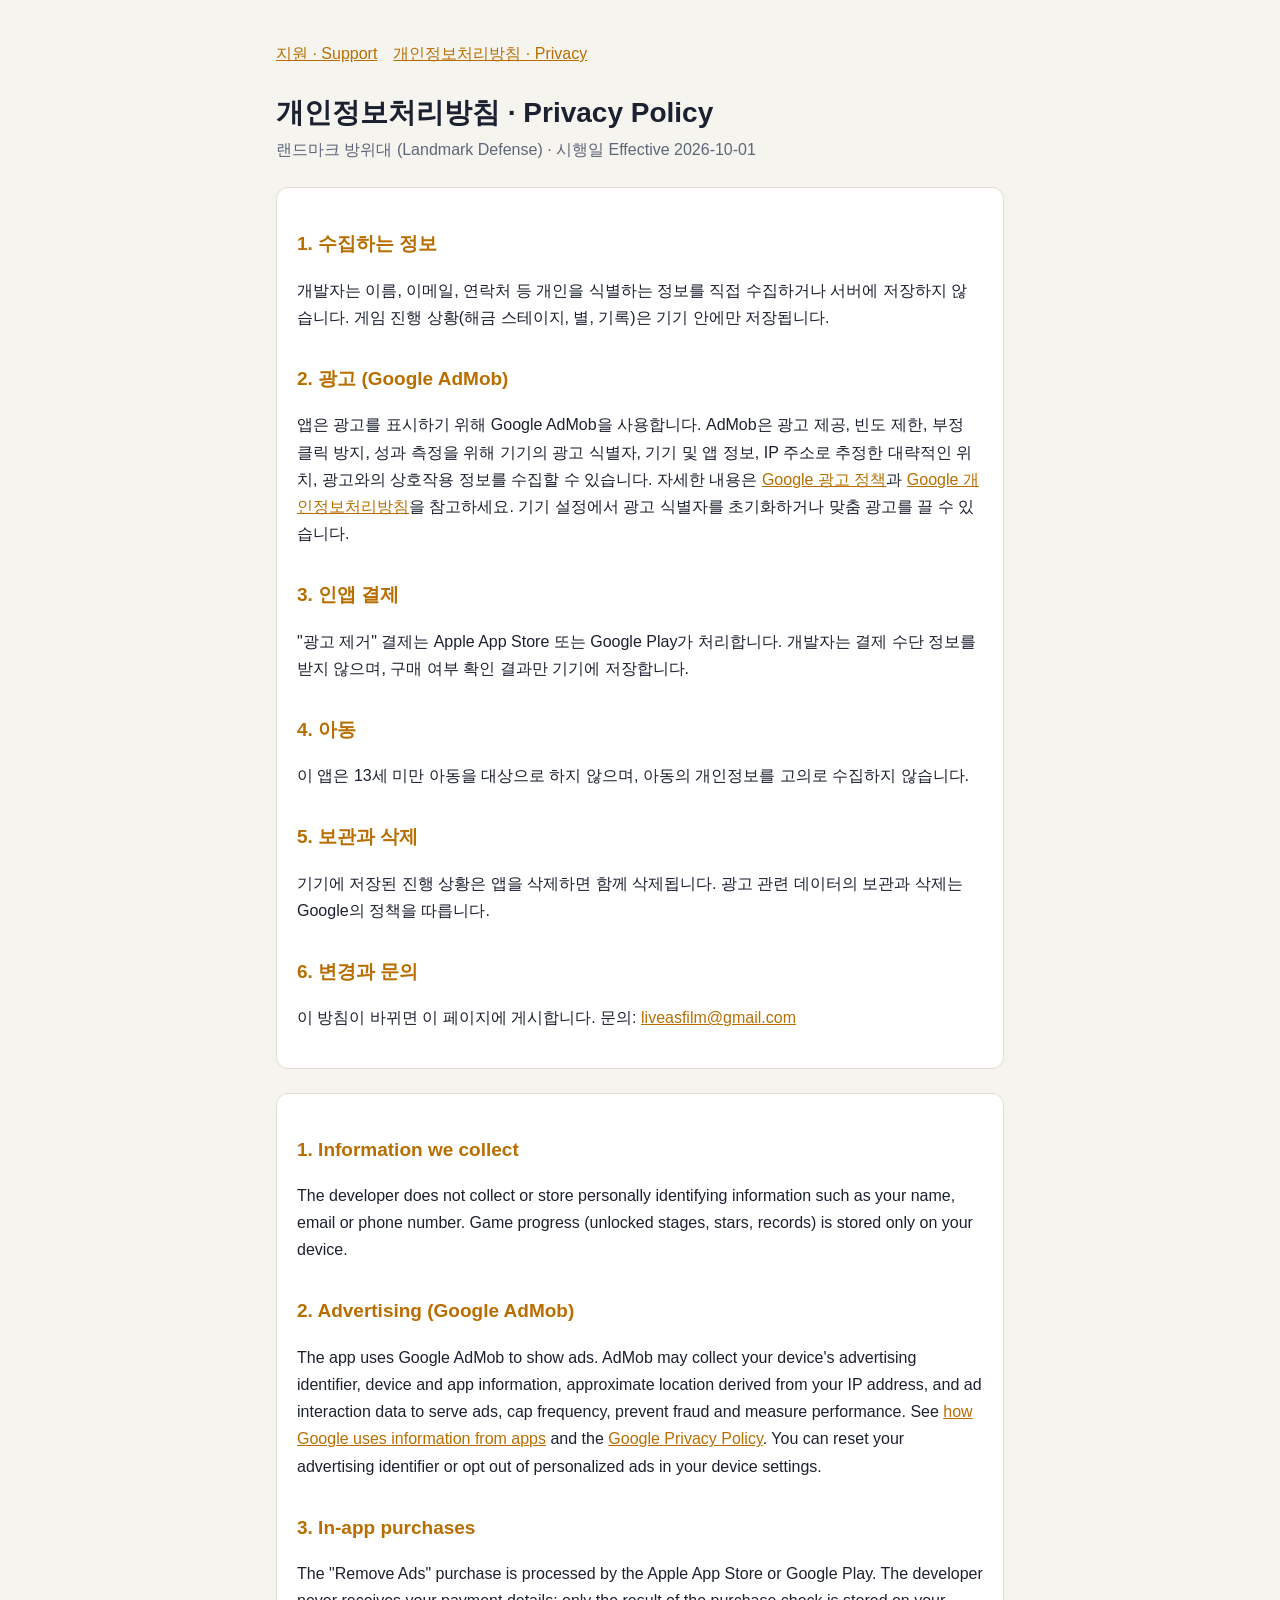
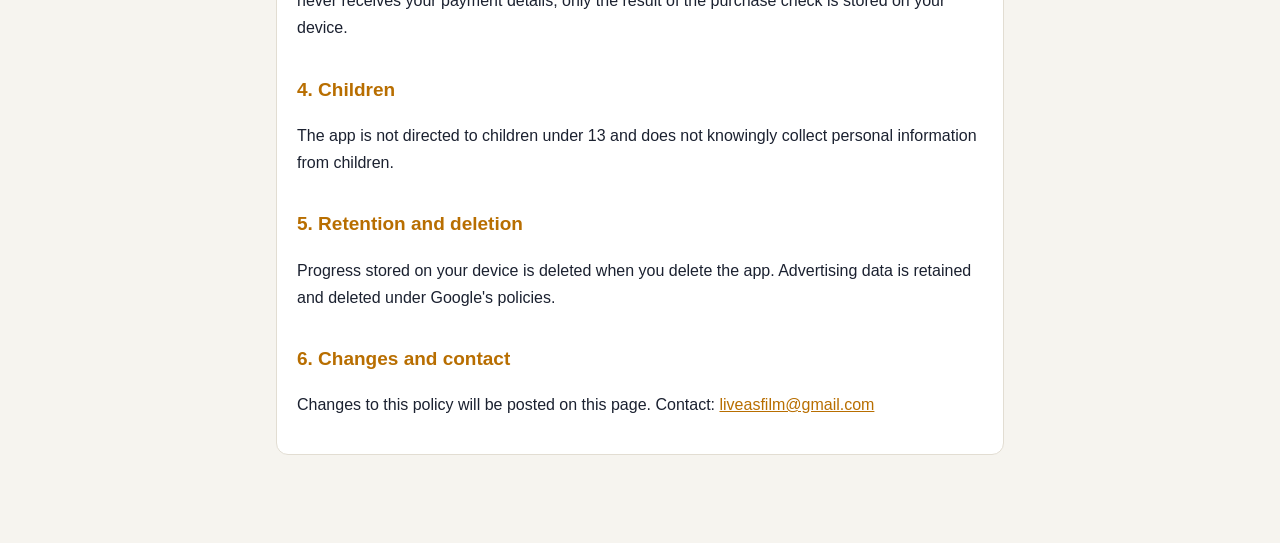
==== privacy.html @ 0f06f297 "Support and privacy pages for Landmark Defense Co-Authored-By: Claude Opus 5.5 <noreply@anthropic.co" ====
<!doctype html><html lang="ko"><head><meta charset="utf-8"><meta name="viewport" content="width=device-width,initial-scale=1"><title>랜드마크 방위대 개인정보처리방침</title><link rel="stylesheet" href="style.css"></head><body><main>
<nav><a href="index.html">지원 · Support</a><a href="privacy.html">개인정보처리방침 · Privacy</a></nav>
<h1>개인정보처리방침 · Privacy Policy</h1><p class="sub">랜드마크 방위대 (Landmark Defense) · 시행일 Effective 2026-10-01</p>
<section lang="ko"><h2>1. 수집하는 정보</h2><p>개발자는 이름, 이메일, 연락처 등 개인을 식별하는 정보를 직접 수집하거나 서버에 저장하지 않습니다. 게임 진행 상황(해금 스테이지, 별, 기록)은 기기 안에만 저장됩니다.</p>
<h2>2. 광고 (Google AdMob)</h2><p>앱은 광고를 표시하기 위해 Google AdMob을 사용합니다. AdMob은 광고 제공, 빈도 제한, 부정 클릭 방지, 성과 측정을 위해 기기의 광고 식별자, 기기 및 앱 정보, IP 주소로 추정한 대략적인 위치, 광고와의 상호작용 정보를 수집할 수 있습니다. 자세한 내용은 <a href="https://policies.google.com/technologies/ads">Google 광고 정책</a>과 <a href="https://policies.google.com/privacy">Google 개인정보처리방침</a>을 참고하세요. 기기 설정에서 광고 식별자를 초기화하거나 맞춤 광고를 끌 수 있습니다.</p>
<h2>3. 인앱 결제</h2><p>"광고 제거" 결제는 Apple App Store 또는 Google Play가 처리합니다. 개발자는 결제 수단 정보를 받지 않으며, 구매 여부 확인 결과만 기기에 저장합니다.</p>
<h2>4. 아동</h2><p>이 앱은 13세 미만 아동을 대상으로 하지 않으며, 아동의 개인정보를 고의로 수집하지 않습니다.</p>
<h2>5. 보관과 삭제</h2><p>기기에 저장된 진행 상황은 앱을 삭제하면 함께 삭제됩니다. 광고 관련 데이터의 보관과 삭제는 Google의 정책을 따릅니다.</p>
<h2>6. 변경과 문의</h2><p>이 방침이 바뀌면 이 페이지에 게시합니다. 문의: <a href="mailto:liveasfilm@gmail.com">liveasfilm@gmail.com</a></p></section>
<section lang="en"><h2>1. Information we collect</h2><p>The developer does not collect or store personally identifying information such as your name, email or phone number. Game progress (unlocked stages, stars, records) is stored only on your device.</p>
<h2>2. Advertising (Google AdMob)</h2><p>The app uses Google AdMob to show ads. AdMob may collect your device's advertising identifier, device and app information, approximate location derived from your IP address, and ad interaction data to serve ads, cap frequency, prevent fraud and measure performance. See <a href="https://policies.google.com/technologies/ads">how Google uses information from apps</a> and the <a href="https://policies.google.com/privacy">Google Privacy Policy</a>. You can reset your advertising identifier or opt out of personalized ads in your device settings.</p>
<h2>3. In-app purchases</h2><p>The "Remove Ads" purchase is processed by the Apple App Store or Google Play. The developer never receives your payment details; only the result of the purchase check is stored on your device.</p>
<h2>4. Children</h2><p>The app is not directed to children under 13 and does not knowingly collect personal information from children.</p>
<h2>5. Retention and deletion</h2><p>Progress stored on your device is deleted when you delete the app. Advertising data is retained and deleted under Google's policies.</p>
<h2>6. Changes and contact</h2><p>Changes to this policy will be posted on this page. Contact: <a href="mailto:liveasfilm@gmail.com">liveasfilm@gmail.com</a></p></section>
</main></body></html>
---- style.css ----
:root{--bg:#0e1320;--panel:#161d2e;--ink:#eef1f6;--muted:#9aa4b5;--amber:#ffb02e;--line:#2a3348}
@media (prefers-color-scheme:light){:root{--bg:#f6f4ef;--panel:#fff;--ink:#1b2130;--muted:#5d6678;--amber:#b86e00;--line:#e2ddd2}}
*{box-sizing:border-box}body{margin:0;background:var(--bg);color:var(--ink);font:16px/1.7 -apple-system,BlinkMacSystemFont,"Apple SD Gothic Neo","Noto Sans KR",sans-serif}
main{max-width:760px;margin:0 auto;padding:40px 16px 64px}h1{font-size:28px;line-height:1.25;margin:0 0 6px}h2{font-size:19px;margin:32px 0 8px;color:var(--amber)}
.sub{color:var(--muted);margin:0 0 24px}nav a,a{color:var(--amber)}nav{display:flex;gap:16px;margin-bottom:28px;flex-wrap:wrap}
section{background:var(--panel);border:1px solid var(--line);border-radius:12px;padding:8px 20px 20px;margin-bottom:24px}ul{padding-left:20px}
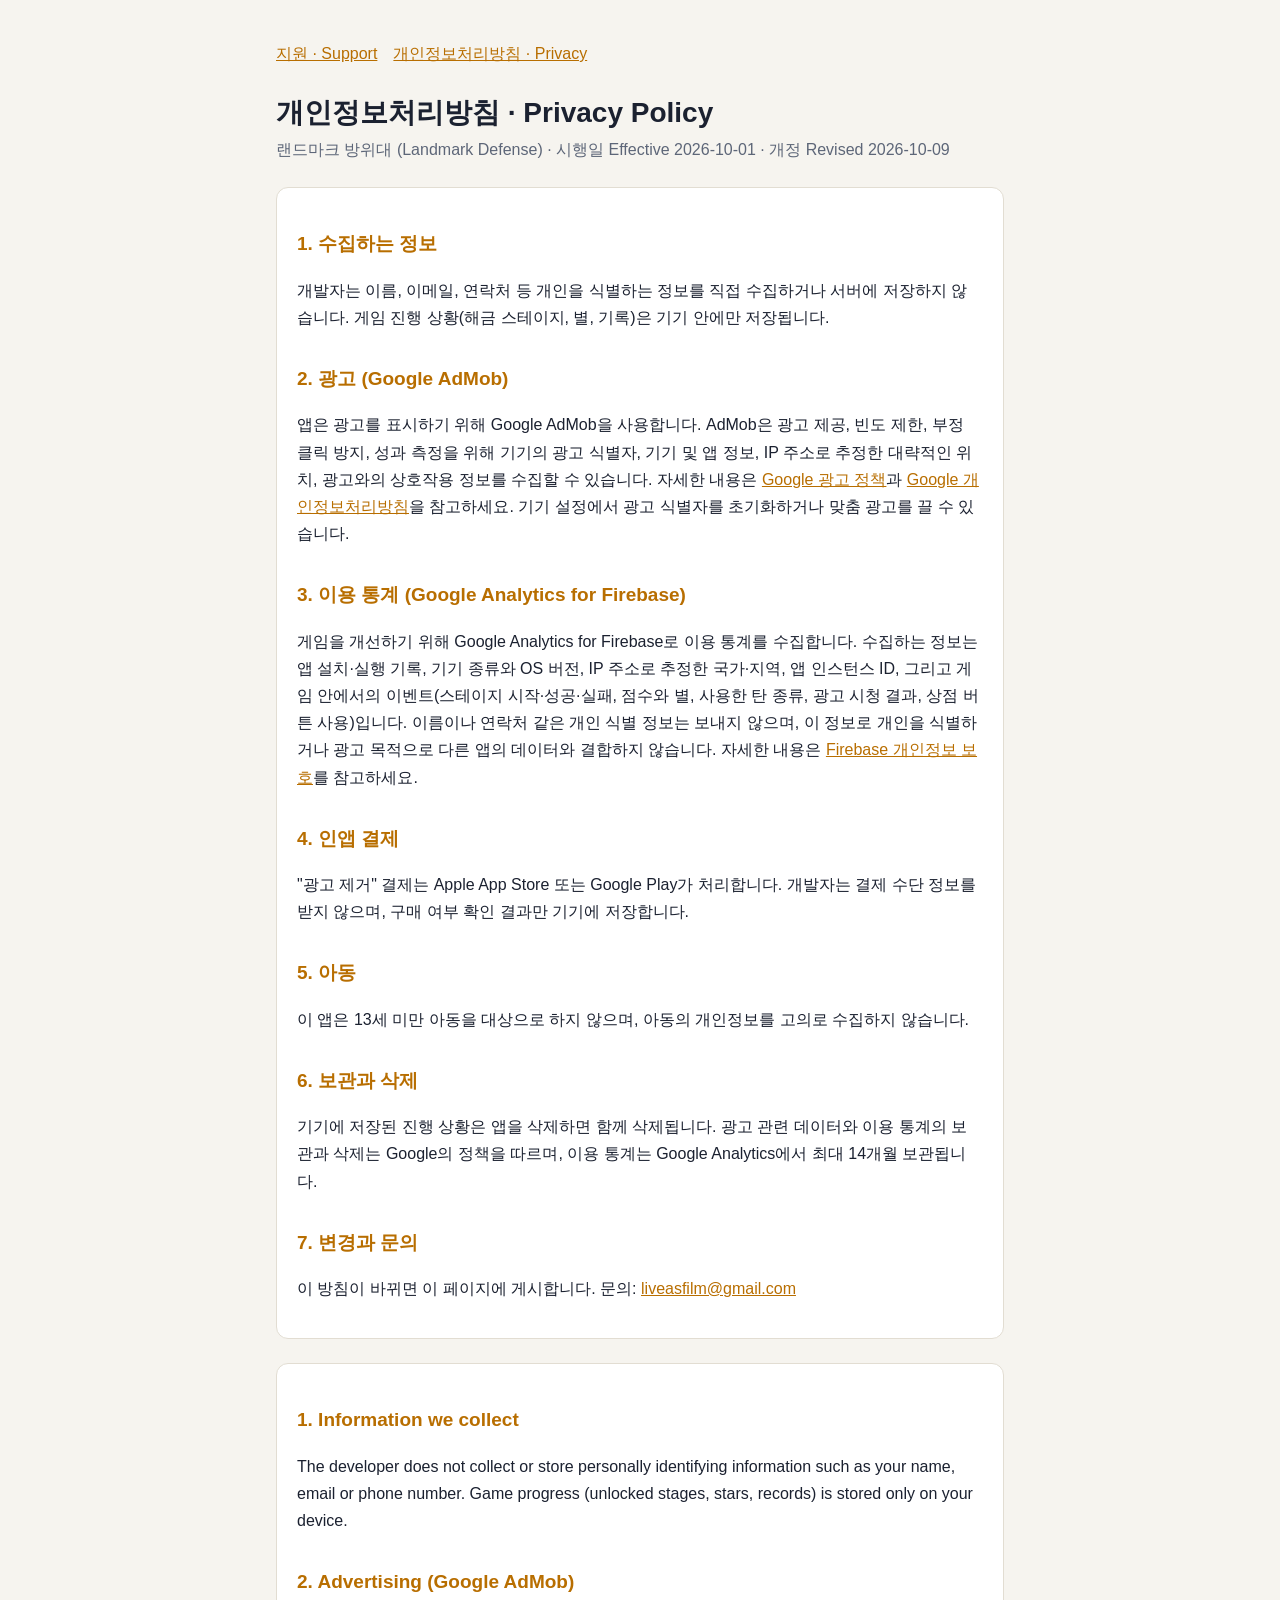
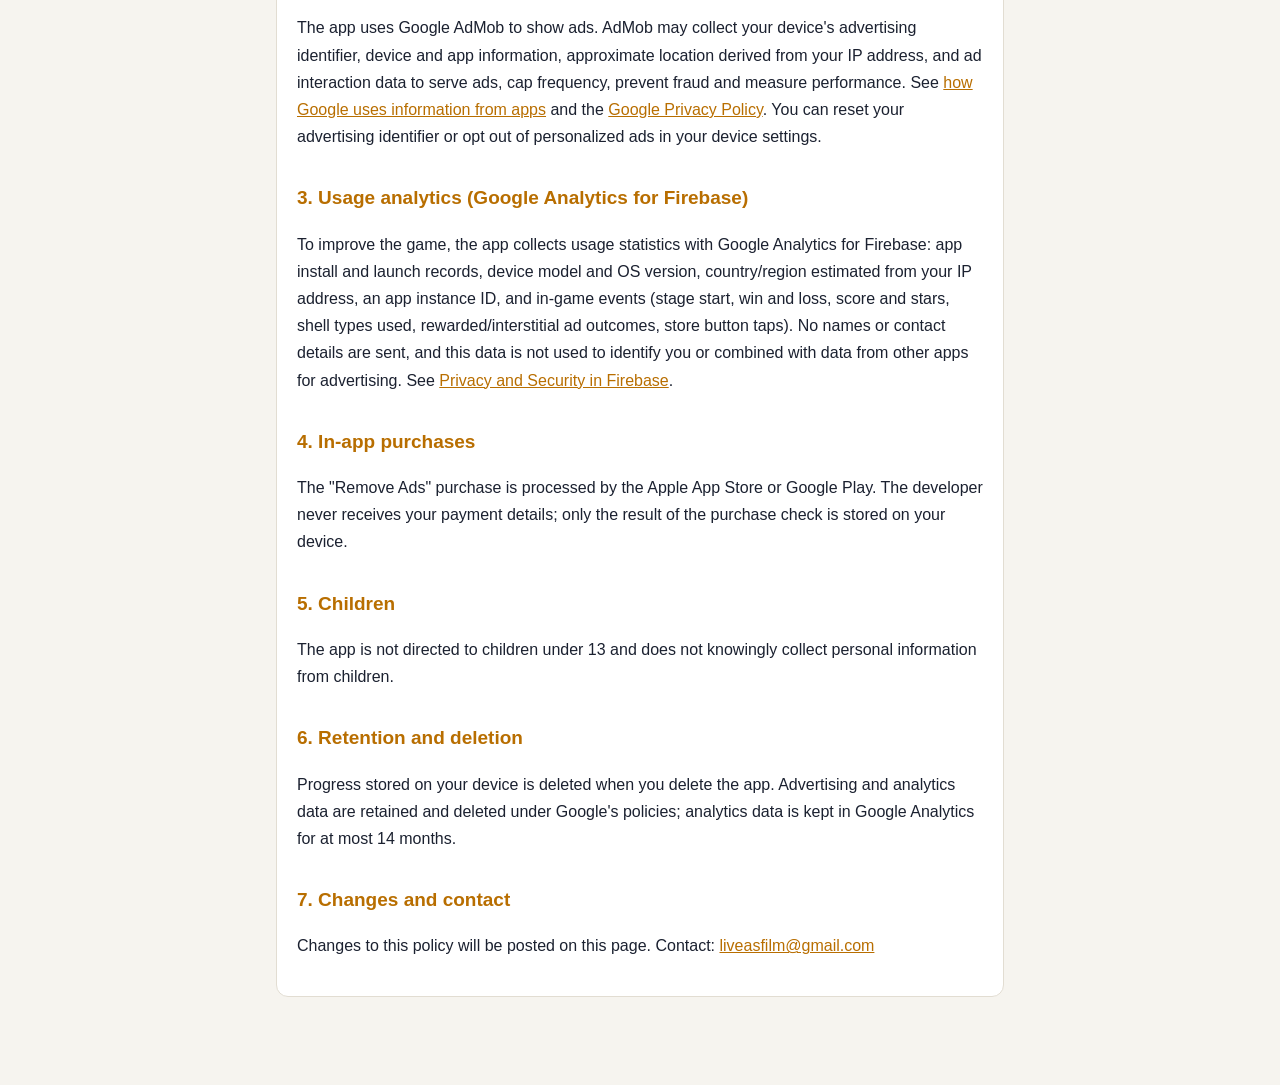
==== commit ccbcd763: "Disclose Google Analytics for Firebase in the privacy policy" ====
--- a/privacy.html
+++ b/privacy.html
@@ -1,16 +1,18 @@
 <!doctype html><html lang="ko"><head><meta charset="utf-8"><meta name="viewport" content="width=device-width,initial-scale=1"><title>랜드마크 방위대 개인정보처리방침</title><link rel="stylesheet" href="style.css"></head><body><main>
 <nav><a href="index.html">지원 · Support</a><a href="privacy.html">개인정보처리방침 · Privacy</a></nav>
-<h1>개인정보처리방침 · Privacy Policy</h1><p class="sub">랜드마크 방위대 (Landmark Defense) · 시행일 Effective 2026-10-01</p>
+<h1>개인정보처리방침 · Privacy Policy</h1><p class="sub">랜드마크 방위대 (Landmark Defense) · 시행일 Effective 2026-10-01 · 개정 Revised 2026-10-09</p>
 <section lang="ko"><h2>1. 수집하는 정보</h2><p>개발자는 이름, 이메일, 연락처 등 개인을 식별하는 정보를 직접 수집하거나 서버에 저장하지 않습니다. 게임 진행 상황(해금 스테이지, 별, 기록)은 기기 안에만 저장됩니다.</p>
 <h2>2. 광고 (Google AdMob)</h2><p>앱은 광고를 표시하기 위해 Google AdMob을 사용합니다. AdMob은 광고 제공, 빈도 제한, 부정 클릭 방지, 성과 측정을 위해 기기의 광고 식별자, 기기 및 앱 정보, IP 주소로 추정한 대략적인 위치, 광고와의 상호작용 정보를 수집할 수 있습니다. 자세한 내용은 <a href="https://policies.google.com/technologies/ads">Google 광고 정책</a>과 <a href="https://policies.google.com/privacy">Google 개인정보처리방침</a>을 참고하세요. 기기 설정에서 광고 식별자를 초기화하거나 맞춤 광고를 끌 수 있습니다.</p>
-<h2>3. 인앱 결제</h2><p>"광고 제거" 결제는 Apple App Store 또는 Google Play가 처리합니다. 개발자는 결제 수단 정보를 받지 않으며, 구매 여부 확인 결과만 기기에 저장합니다.</p>
-<h2>4. 아동</h2><p>이 앱은 13세 미만 아동을 대상으로 하지 않으며, 아동의 개인정보를 고의로 수집하지 않습니다.</p>
-<h2>5. 보관과 삭제</h2><p>기기에 저장된 진행 상황은 앱을 삭제하면 함께 삭제됩니다. 광고 관련 데이터의 보관과 삭제는 Google의 정책을 따릅니다.</p>
-<h2>6. 변경과 문의</h2><p>이 방침이 바뀌면 이 페이지에 게시합니다. 문의: <a href="mailto:liveasfilm@gmail.com">liveasfilm@gmail.com</a></p></section>
+<h2>3. 이용 통계 (Google Analytics for Firebase)</h2><p>게임을 개선하기 위해 Google Analytics for Firebase로 이용 통계를 수집합니다. 수집하는 정보는 앱 설치·실행 기록, 기기 종류와 OS 버전, IP 주소로 추정한 국가·지역, 앱 인스턴스 ID, 그리고 게임 안에서의 이벤트(스테이지 시작·성공·실패, 점수와 별, 사용한 탄 종류, 광고 시청 결과, 상점 버튼 사용)입니다. 이름이나 연락처 같은 개인 식별 정보는 보내지 않으며, 이 정보로 개인을 식별하거나 광고 목적으로 다른 앱의 데이터와 결합하지 않습니다. 자세한 내용은 <a href="https://firebase.google.com/support/privacy">Firebase 개인정보 보호</a>를 참고하세요.</p>
+<h2>4. 인앱 결제</h2><p>"광고 제거" 결제는 Apple App Store 또는 Google Play가 처리합니다. 개발자는 결제 수단 정보를 받지 않으며, 구매 여부 확인 결과만 기기에 저장합니다.</p>
+<h2>5. 아동</h2><p>이 앱은 13세 미만 아동을 대상으로 하지 않으며, 아동의 개인정보를 고의로 수집하지 않습니다.</p>
+<h2>6. 보관과 삭제</h2><p>기기에 저장된 진행 상황은 앱을 삭제하면 함께 삭제됩니다. 광고 관련 데이터와 이용 통계의 보관과 삭제는 Google의 정책을 따르며, 이용 통계는 Google Analytics에서 최대 14개월 보관됩니다.</p>
+<h2>7. 변경과 문의</h2><p>이 방침이 바뀌면 이 페이지에 게시합니다. 문의: <a href="mailto:liveasfilm@gmail.com">liveasfilm@gmail.com</a></p></section>
 <section lang="en"><h2>1. Information we collect</h2><p>The developer does not collect or store personally identifying information such as your name, email or phone number. Game progress (unlocked stages, stars, records) is stored only on your device.</p>
 <h2>2. Advertising (Google AdMob)</h2><p>The app uses Google AdMob to show ads. AdMob may collect your device's advertising identifier, device and app information, approximate location derived from your IP address, and ad interaction data to serve ads, cap frequency, prevent fraud and measure performance. See <a href="https://policies.google.com/technologies/ads">how Google uses information from apps</a> and the <a href="https://policies.google.com/privacy">Google Privacy Policy</a>. You can reset your advertising identifier or opt out of personalized ads in your device settings.</p>
-<h2>3. In-app purchases</h2><p>The "Remove Ads" purchase is processed by the Apple App Store or Google Play. The developer never receives your payment details; only the result of the purchase check is stored on your device.</p>
-<h2>4. Children</h2><p>The app is not directed to children under 13 and does not knowingly collect personal information from children.</p>
-<h2>5. Retention and deletion</h2><p>Progress stored on your device is deleted when you delete the app. Advertising data is retained and deleted under Google's policies.</p>
-<h2>6. Changes and contact</h2><p>Changes to this policy will be posted on this page. Contact: <a href="mailto:liveasfilm@gmail.com">liveasfilm@gmail.com</a></p></section>
+<h2>3. Usage analytics (Google Analytics for Firebase)</h2><p>To improve the game, the app collects usage statistics with Google Analytics for Firebase: app install and launch records, device model and OS version, country/region estimated from your IP address, an app instance ID, and in-game events (stage start, win and loss, score and stars, shell types used, rewarded/interstitial ad outcomes, store button taps). No names or contact details are sent, and this data is not used to identify you or combined with data from other apps for advertising. See <a href="https://firebase.google.com/support/privacy">Privacy and Security in Firebase</a>.</p>
+<h2>4. In-app purchases</h2><p>The "Remove Ads" purchase is processed by the Apple App Store or Google Play. The developer never receives your payment details; only the result of the purchase check is stored on your device.</p>
+<h2>5. Children</h2><p>The app is not directed to children under 13 and does not knowingly collect personal information from children.</p>
+<h2>6. Retention and deletion</h2><p>Progress stored on your device is deleted when you delete the app. Advertising and analytics data are retained and deleted under Google's policies; analytics data is kept in Google Analytics for at most 14 months.</p>
+<h2>7. Changes and contact</h2><p>Changes to this policy will be posted on this page. Contact: <a href="mailto:liveasfilm@gmail.com">liveasfilm@gmail.com</a></p></section>
 </main></body></html>
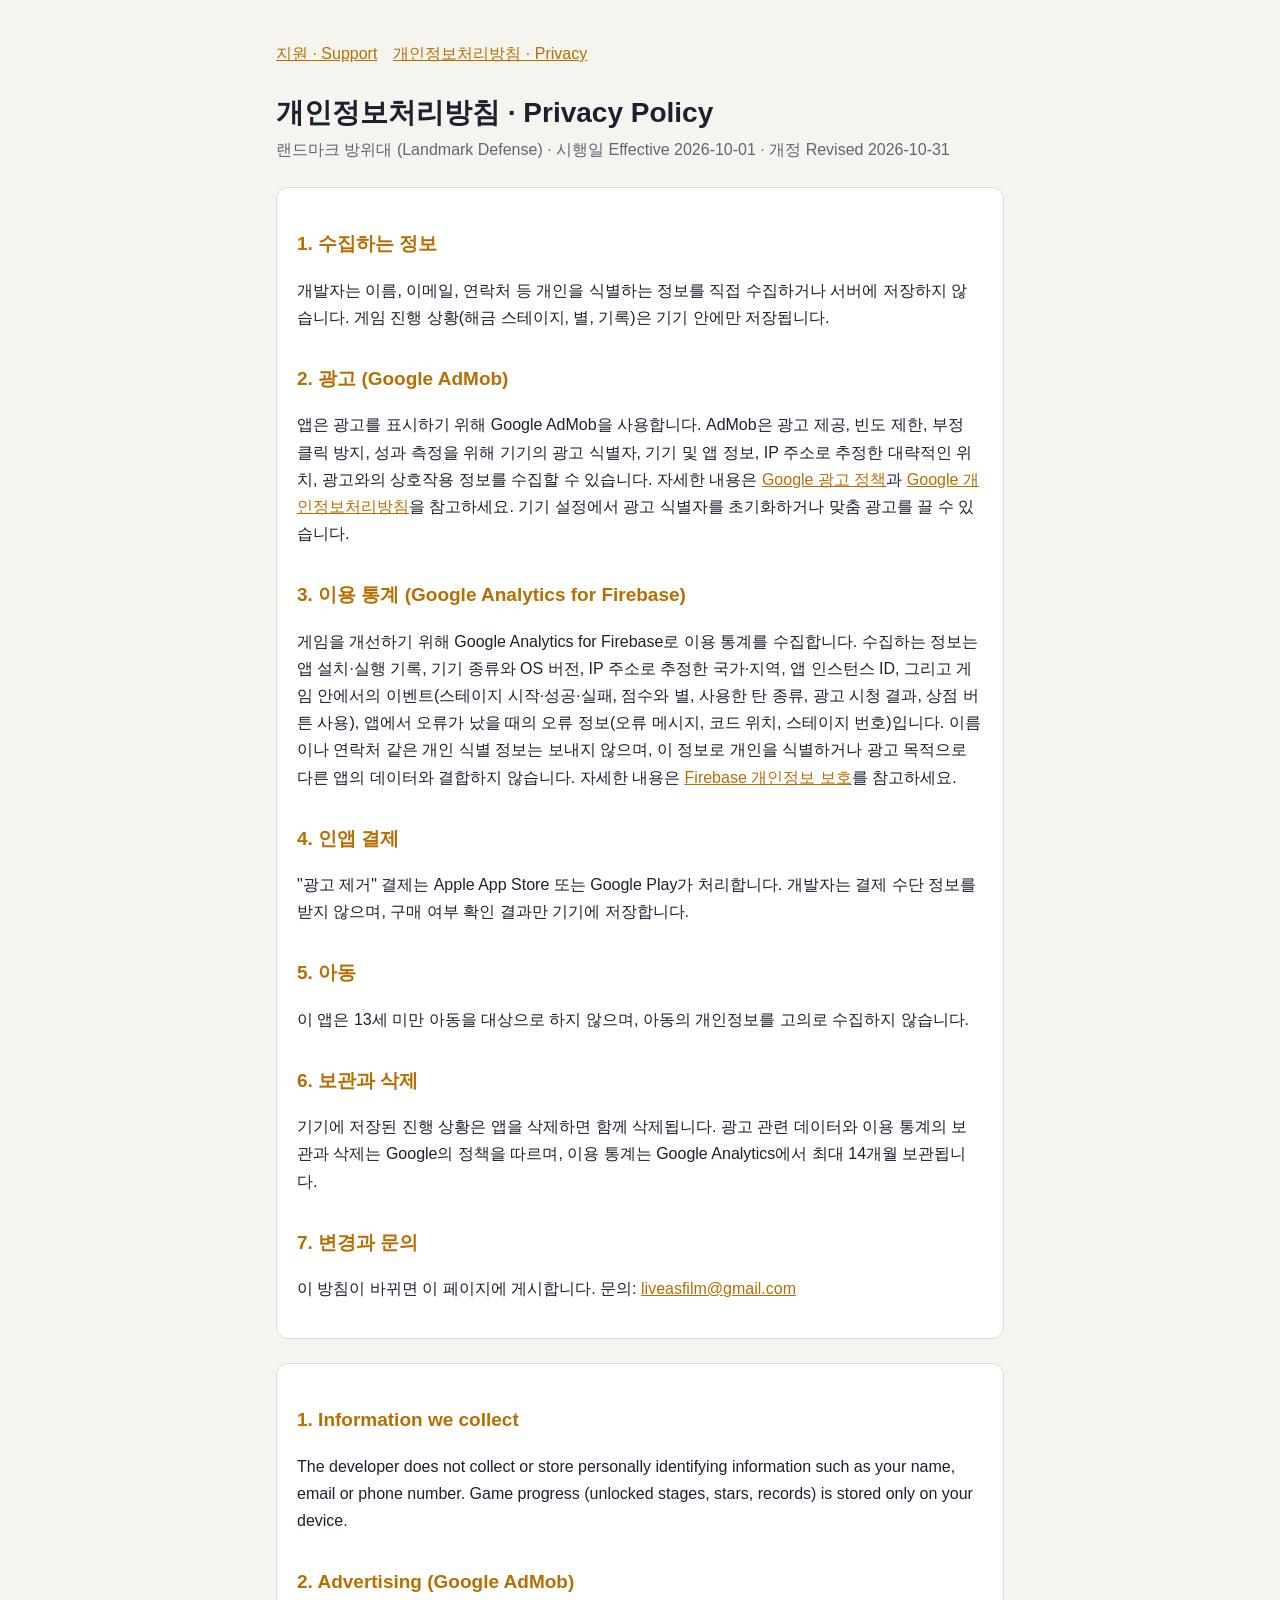
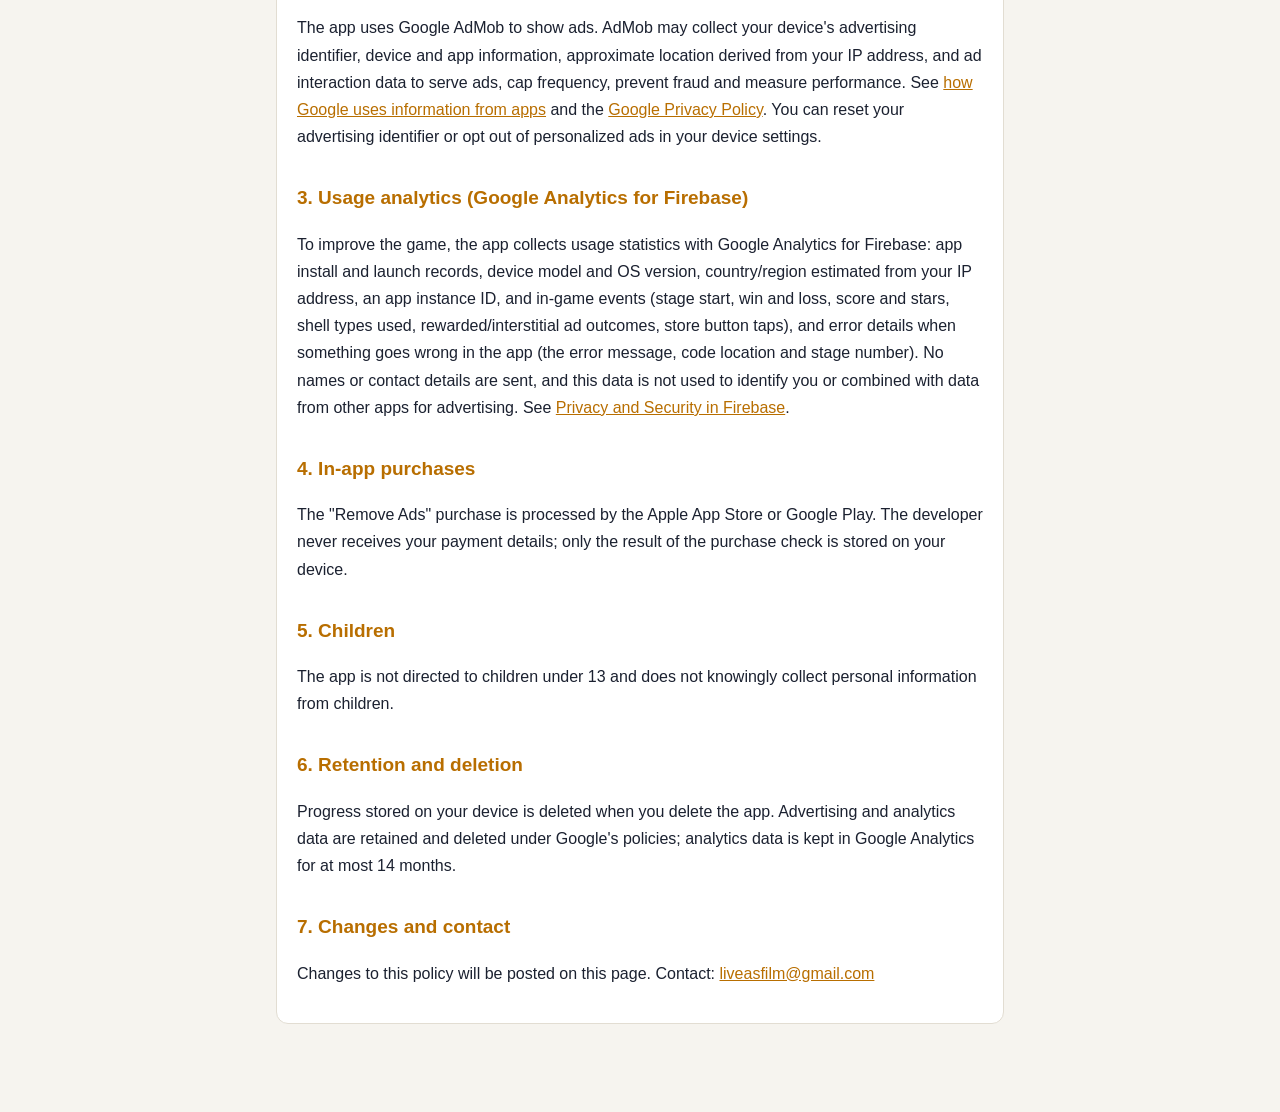
==== commit 514161af: "Disclose error details in the privacy policy Kaiju Defense 1.6.0 reports JavaScript errors through G" ====
--- a/privacy.html
+++ b/privacy.html
@@ -1,16 +1,16 @@
 <!doctype html><html lang="ko"><head><meta charset="utf-8"><meta name="viewport" content="width=device-width,initial-scale=1"><title>랜드마크 방위대 개인정보처리방침</title><link rel="stylesheet" href="style.css"></head><body><main>
 <nav><a href="index.html">지원 · Support</a><a href="privacy.html">개인정보처리방침 · Privacy</a></nav>
-<h1>개인정보처리방침 · Privacy Policy</h1><p class="sub">랜드마크 방위대 (Landmark Defense) · 시행일 Effective 2026-10-01 · 개정 Revised 2026-10-09</p>
+<h1>개인정보처리방침 · Privacy Policy</h1><p class="sub">랜드마크 방위대 (Landmark Defense) · 시행일 Effective 2026-10-01 · 개정 Revised 2026-10-31</p>
 <section lang="ko"><h2>1. 수집하는 정보</h2><p>개발자는 이름, 이메일, 연락처 등 개인을 식별하는 정보를 직접 수집하거나 서버에 저장하지 않습니다. 게임 진행 상황(해금 스테이지, 별, 기록)은 기기 안에만 저장됩니다.</p>
 <h2>2. 광고 (Google AdMob)</h2><p>앱은 광고를 표시하기 위해 Google AdMob을 사용합니다. AdMob은 광고 제공, 빈도 제한, 부정 클릭 방지, 성과 측정을 위해 기기의 광고 식별자, 기기 및 앱 정보, IP 주소로 추정한 대략적인 위치, 광고와의 상호작용 정보를 수집할 수 있습니다. 자세한 내용은 <a href="https://policies.google.com/technologies/ads">Google 광고 정책</a>과 <a href="https://policies.google.com/privacy">Google 개인정보처리방침</a>을 참고하세요. 기기 설정에서 광고 식별자를 초기화하거나 맞춤 광고를 끌 수 있습니다.</p>
-<h2>3. 이용 통계 (Google Analytics for Firebase)</h2><p>게임을 개선하기 위해 Google Analytics for Firebase로 이용 통계를 수집합니다. 수집하는 정보는 앱 설치·실행 기록, 기기 종류와 OS 버전, IP 주소로 추정한 국가·지역, 앱 인스턴스 ID, 그리고 게임 안에서의 이벤트(스테이지 시작·성공·실패, 점수와 별, 사용한 탄 종류, 광고 시청 결과, 상점 버튼 사용)입니다. 이름이나 연락처 같은 개인 식별 정보는 보내지 않으며, 이 정보로 개인을 식별하거나 광고 목적으로 다른 앱의 데이터와 결합하지 않습니다. 자세한 내용은 <a href="https://firebase.google.com/support/privacy">Firebase 개인정보 보호</a>를 참고하세요.</p>
+<h2>3. 이용 통계 (Google Analytics for Firebase)</h2><p>게임을 개선하기 위해 Google Analytics for Firebase로 이용 통계를 수집합니다. 수집하는 정보는 앱 설치·실행 기록, 기기 종류와 OS 버전, IP 주소로 추정한 국가·지역, 앱 인스턴스 ID, 그리고 게임 안에서의 이벤트(스테이지 시작·성공·실패, 점수와 별, 사용한 탄 종류, 광고 시청 결과, 상점 버튼 사용), 앱에서 오류가 났을 때의 오류 정보(오류 메시지, 코드 위치, 스테이지 번호)입니다. 이름이나 연락처 같은 개인 식별 정보는 보내지 않으며, 이 정보로 개인을 식별하거나 광고 목적으로 다른 앱의 데이터와 결합하지 않습니다. 자세한 내용은 <a href="https://firebase.google.com/support/privacy">Firebase 개인정보 보호</a>를 참고하세요.</p>
 <h2>4. 인앱 결제</h2><p>"광고 제거" 결제는 Apple App Store 또는 Google Play가 처리합니다. 개발자는 결제 수단 정보를 받지 않으며, 구매 여부 확인 결과만 기기에 저장합니다.</p>
 <h2>5. 아동</h2><p>이 앱은 13세 미만 아동을 대상으로 하지 않으며, 아동의 개인정보를 고의로 수집하지 않습니다.</p>
 <h2>6. 보관과 삭제</h2><p>기기에 저장된 진행 상황은 앱을 삭제하면 함께 삭제됩니다. 광고 관련 데이터와 이용 통계의 보관과 삭제는 Google의 정책을 따르며, 이용 통계는 Google Analytics에서 최대 14개월 보관됩니다.</p>
 <h2>7. 변경과 문의</h2><p>이 방침이 바뀌면 이 페이지에 게시합니다. 문의: <a href="mailto:liveasfilm@gmail.com">liveasfilm@gmail.com</a></p></section>
 <section lang="en"><h2>1. Information we collect</h2><p>The developer does not collect or store personally identifying information such as your name, email or phone number. Game progress (unlocked stages, stars, records) is stored only on your device.</p>
 <h2>2. Advertising (Google AdMob)</h2><p>The app uses Google AdMob to show ads. AdMob may collect your device's advertising identifier, device and app information, approximate location derived from your IP address, and ad interaction data to serve ads, cap frequency, prevent fraud and measure performance. See <a href="https://policies.google.com/technologies/ads">how Google uses information from apps</a> and the <a href="https://policies.google.com/privacy">Google Privacy Policy</a>. You can reset your advertising identifier or opt out of personalized ads in your device settings.</p>
-<h2>3. Usage analytics (Google Analytics for Firebase)</h2><p>To improve the game, the app collects usage statistics with Google Analytics for Firebase: app install and launch records, device model and OS version, country/region estimated from your IP address, an app instance ID, and in-game events (stage start, win and loss, score and stars, shell types used, rewarded/interstitial ad outcomes, store button taps). No names or contact details are sent, and this data is not used to identify you or combined with data from other apps for advertising. See <a href="https://firebase.google.com/support/privacy">Privacy and Security in Firebase</a>.</p>
+<h2>3. Usage analytics (Google Analytics for Firebase)</h2><p>To improve the game, the app collects usage statistics with Google Analytics for Firebase: app install and launch records, device model and OS version, country/region estimated from your IP address, an app instance ID, and in-game events (stage start, win and loss, score and stars, shell types used, rewarded/interstitial ad outcomes, store button taps), and error details when something goes wrong in the app (the error message, code location and stage number). No names or contact details are sent, and this data is not used to identify you or combined with data from other apps for advertising. See <a href="https://firebase.google.com/support/privacy">Privacy and Security in Firebase</a>.</p>
 <h2>4. In-app purchases</h2><p>The "Remove Ads" purchase is processed by the Apple App Store or Google Play. The developer never receives your payment details; only the result of the purchase check is stored on your device.</p>
 <h2>5. Children</h2><p>The app is not directed to children under 13 and does not knowingly collect personal information from children.</p>
 <h2>6. Retention and deletion</h2><p>Progress stored on your device is deleted when you delete the app. Advertising and analytics data are retained and deleted under Google's policies; analytics data is kept in Google Analytics for at most 14 months.</p>
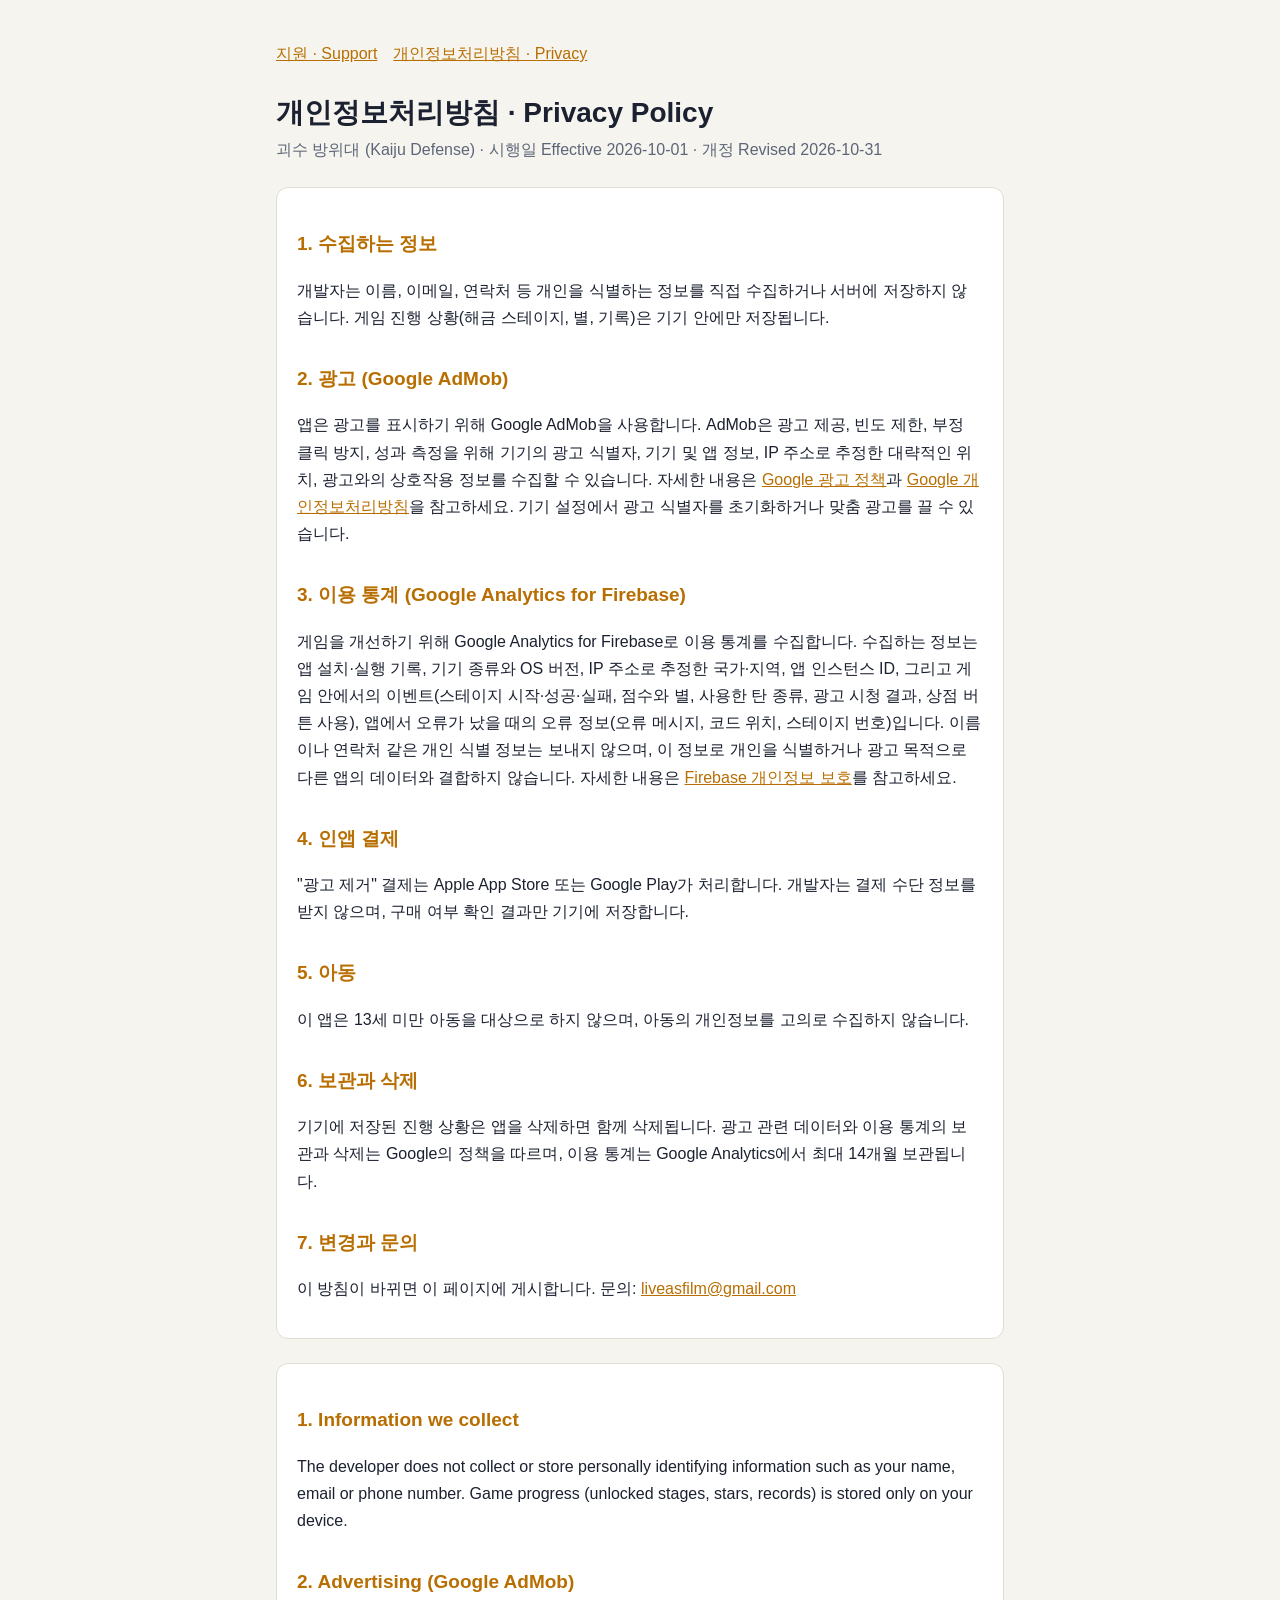
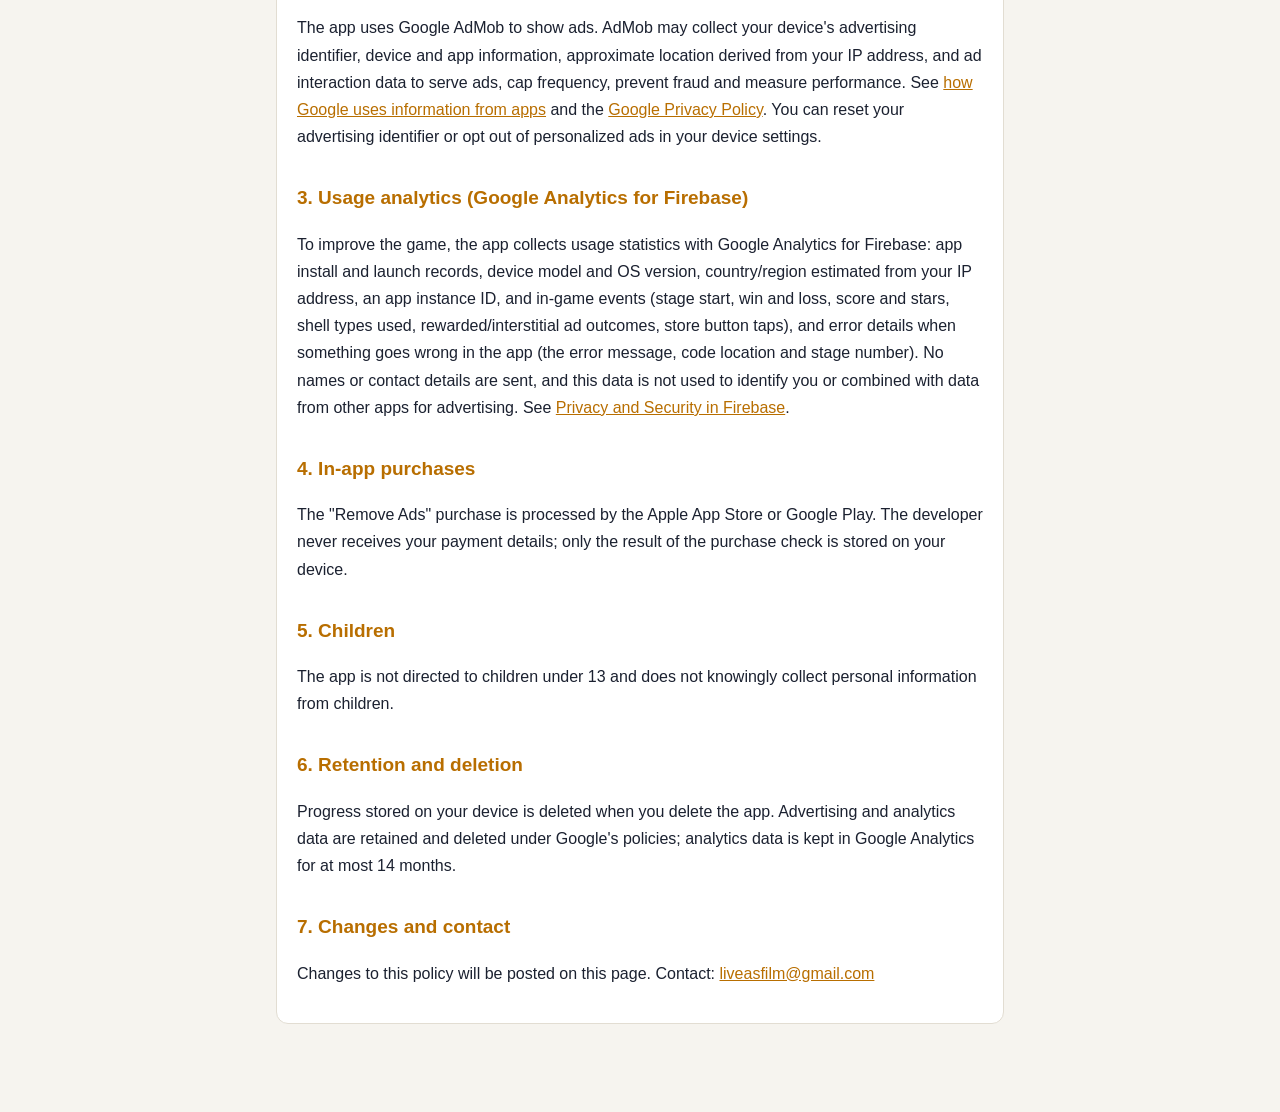
==== commit b909c354: "Use the current app name on the site The app was renamed from 랜드마크 방위대 (Landmark Defense) to 괴수 방위대 " ====
--- a/privacy.html
+++ b/privacy.html
@@ -1,6 +1,6 @@
-<!doctype html><html lang="ko"><head><meta charset="utf-8"><meta name="viewport" content="width=device-width,initial-scale=1"><title>랜드마크 방위대 개인정보처리방침</title><link rel="stylesheet" href="style.css"></head><body><main>
+<!doctype html><html lang="ko"><head><meta charset="utf-8"><meta name="viewport" content="width=device-width,initial-scale=1"><title>괴수 방위대 개인정보처리방침</title><link rel="stylesheet" href="style.css"></head><body><main>
 <nav><a href="index.html">지원 · Support</a><a href="privacy.html">개인정보처리방침 · Privacy</a></nav>
-<h1>개인정보처리방침 · Privacy Policy</h1><p class="sub">랜드마크 방위대 (Landmark Defense) · 시행일 Effective 2026-10-01 · 개정 Revised 2026-10-31</p>
+<h1>개인정보처리방침 · Privacy Policy</h1><p class="sub">괴수 방위대 (Kaiju Defense) · 시행일 Effective 2026-10-01 · 개정 Revised 2026-10-31</p>
 <section lang="ko"><h2>1. 수집하는 정보</h2><p>개발자는 이름, 이메일, 연락처 등 개인을 식별하는 정보를 직접 수집하거나 서버에 저장하지 않습니다. 게임 진행 상황(해금 스테이지, 별, 기록)은 기기 안에만 저장됩니다.</p>
 <h2>2. 광고 (Google AdMob)</h2><p>앱은 광고를 표시하기 위해 Google AdMob을 사용합니다. AdMob은 광고 제공, 빈도 제한, 부정 클릭 방지, 성과 측정을 위해 기기의 광고 식별자, 기기 및 앱 정보, IP 주소로 추정한 대략적인 위치, 광고와의 상호작용 정보를 수집할 수 있습니다. 자세한 내용은 <a href="https://policies.google.com/technologies/ads">Google 광고 정책</a>과 <a href="https://policies.google.com/privacy">Google 개인정보처리방침</a>을 참고하세요. 기기 설정에서 광고 식별자를 초기화하거나 맞춤 광고를 끌 수 있습니다.</p>
 <h2>3. 이용 통계 (Google Analytics for Firebase)</h2><p>게임을 개선하기 위해 Google Analytics for Firebase로 이용 통계를 수집합니다. 수집하는 정보는 앱 설치·실행 기록, 기기 종류와 OS 버전, IP 주소로 추정한 국가·지역, 앱 인스턴스 ID, 그리고 게임 안에서의 이벤트(스테이지 시작·성공·실패, 점수와 별, 사용한 탄 종류, 광고 시청 결과, 상점 버튼 사용), 앱에서 오류가 났을 때의 오류 정보(오류 메시지, 코드 위치, 스테이지 번호)입니다. 이름이나 연락처 같은 개인 식별 정보는 보내지 않으며, 이 정보로 개인을 식별하거나 광고 목적으로 다른 앱의 데이터와 결합하지 않습니다. 자세한 내용은 <a href="https://firebase.google.com/support/privacy">Firebase 개인정보 보호</a>를 참고하세요.</p>
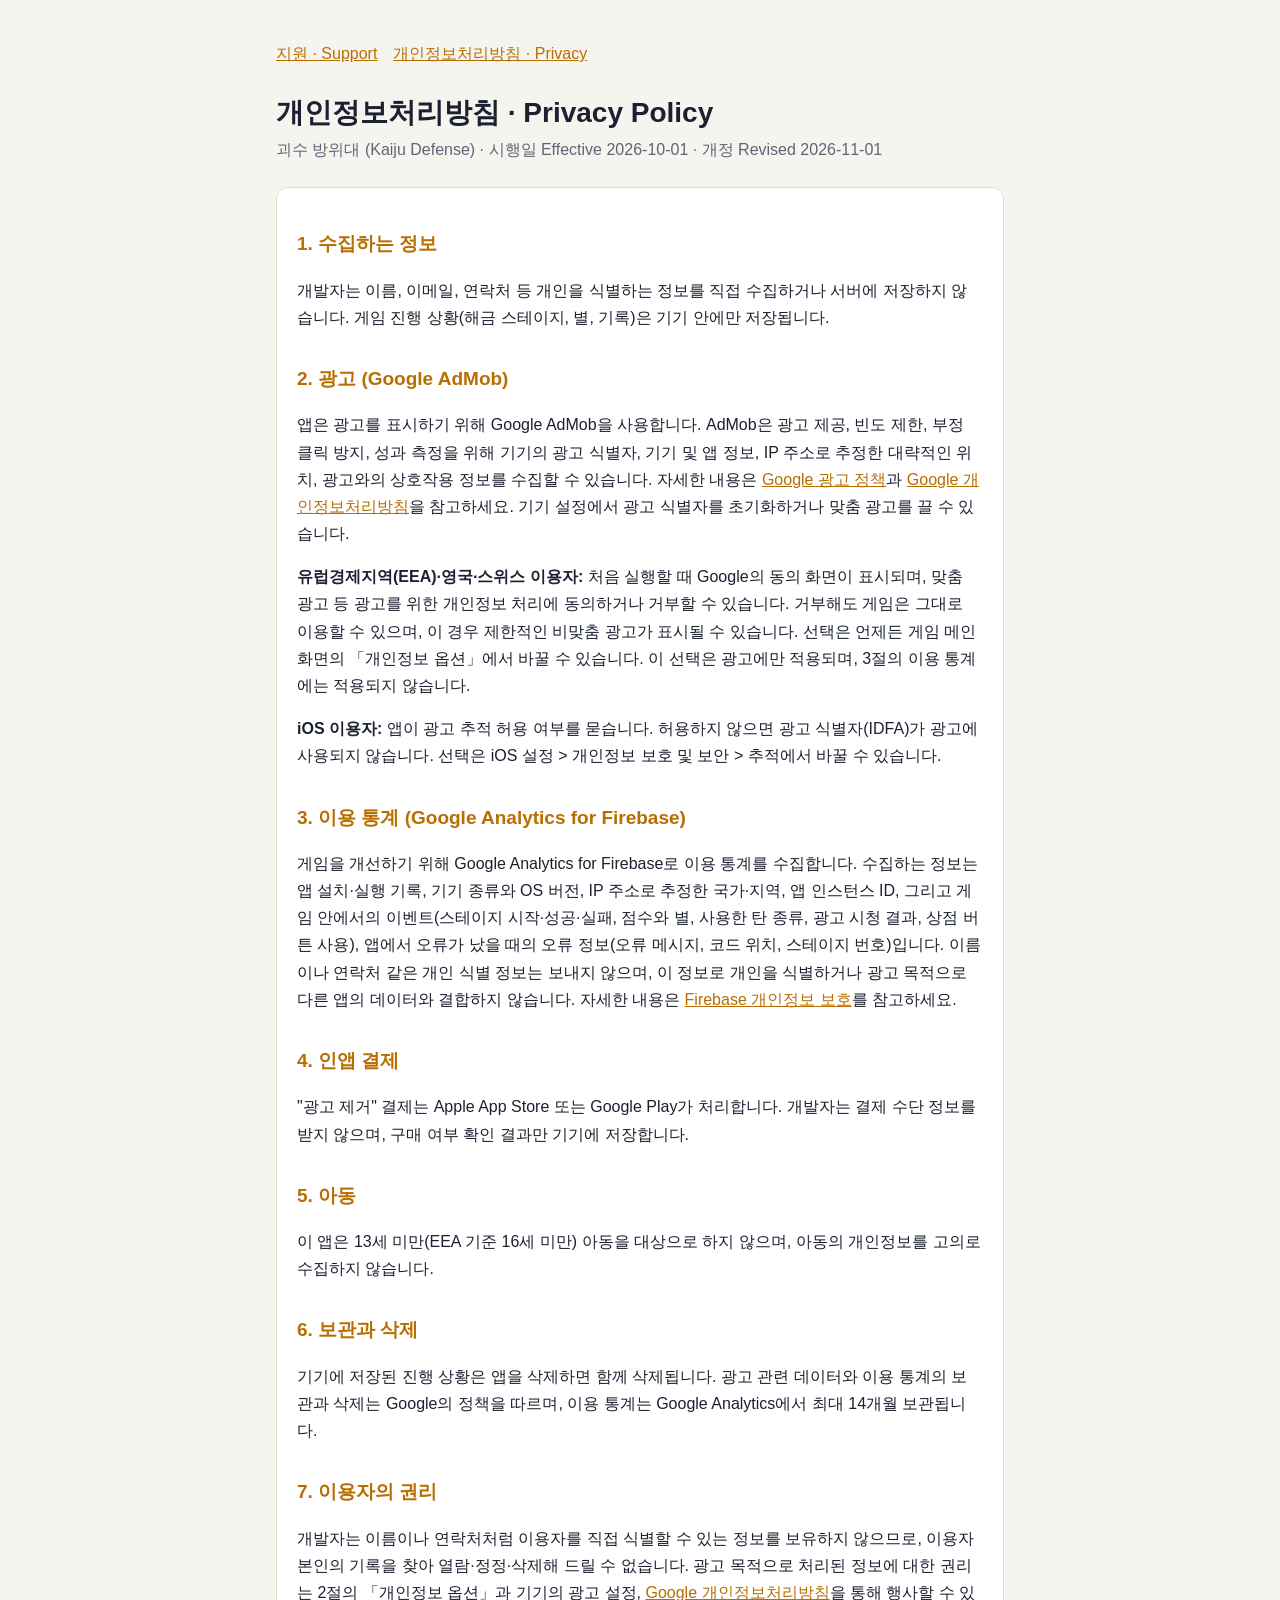
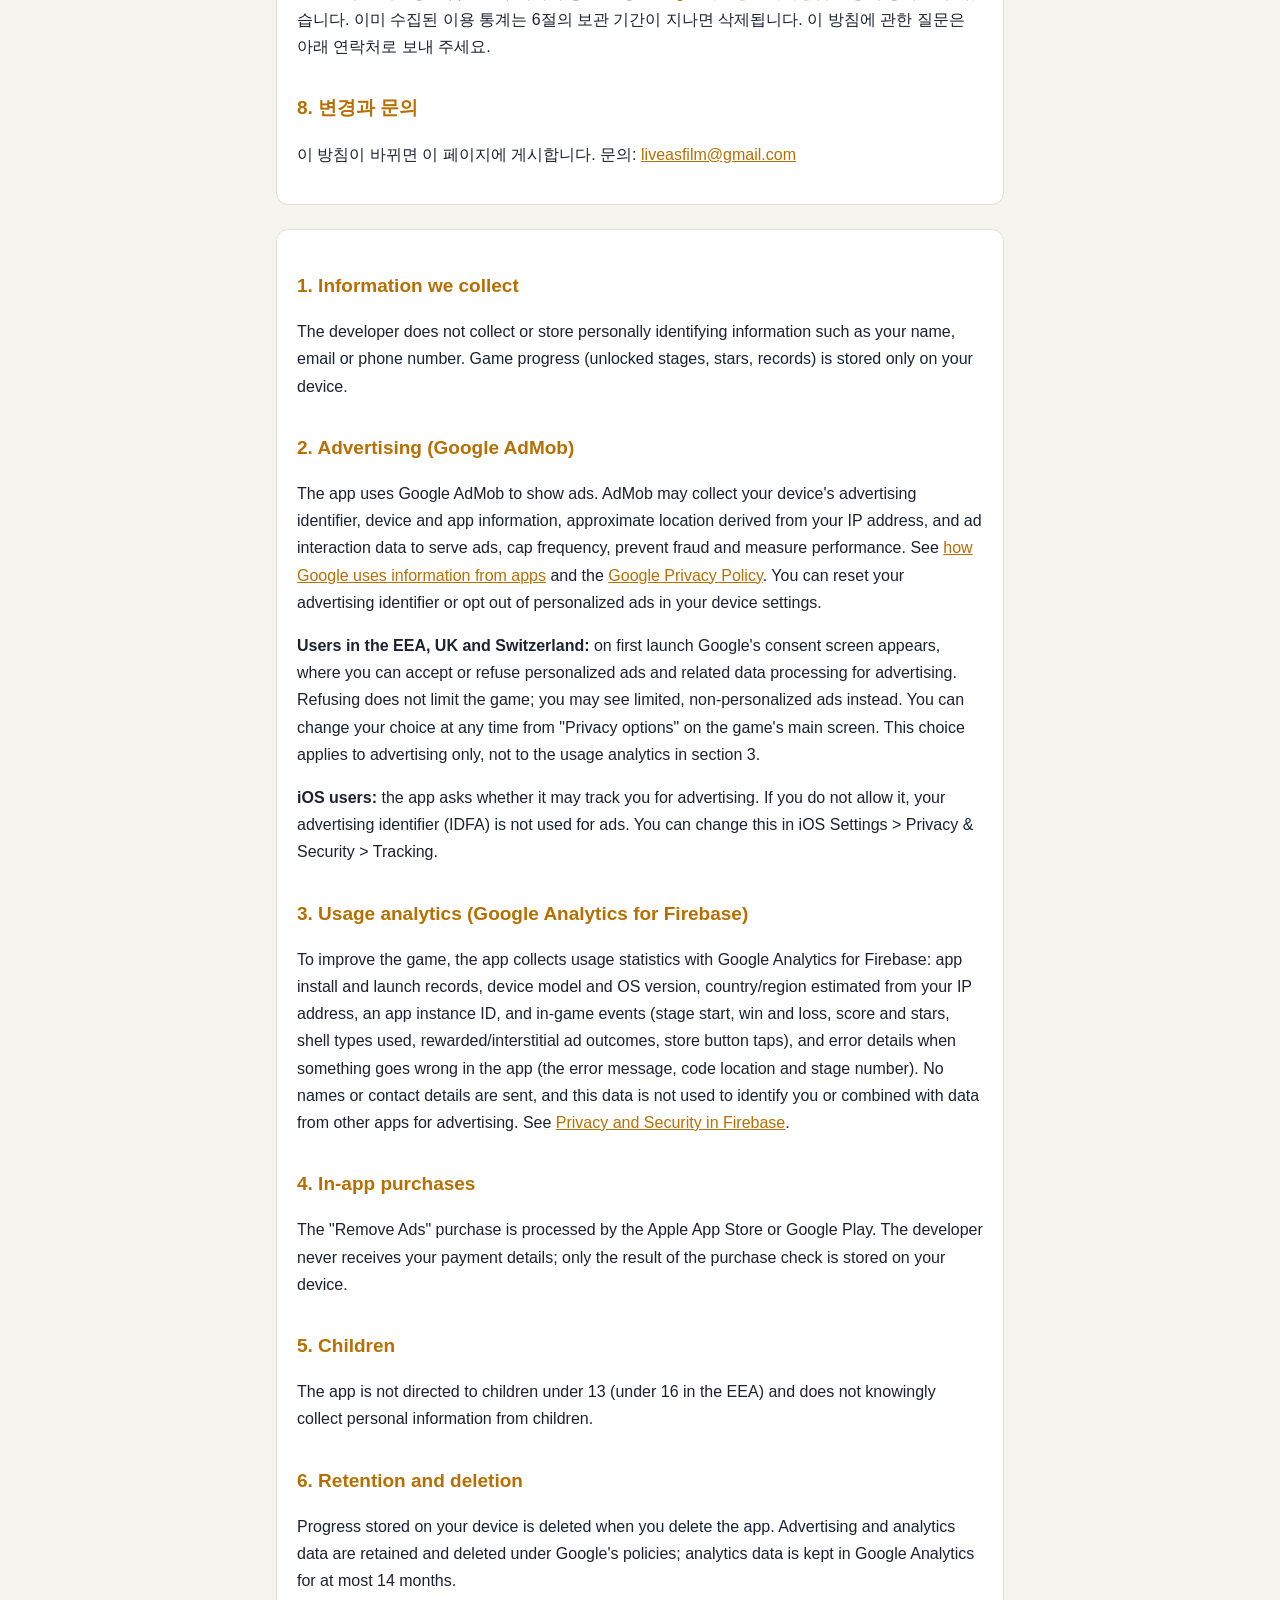
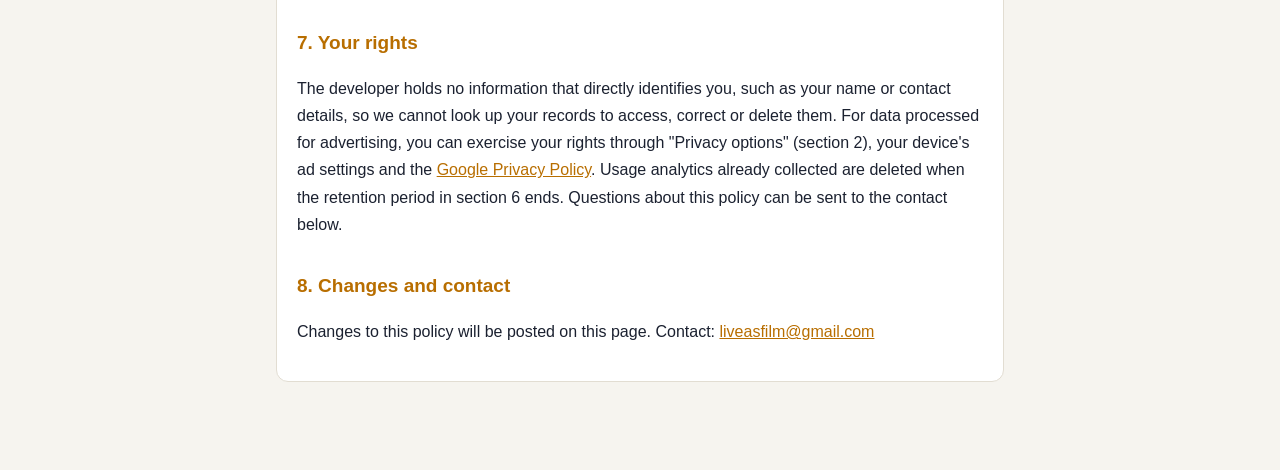
==== commit bf2518e0: "Add consent, tracking and user rights to the privacy policy The old landmark-defense-privacy page, w" ====
--- a/privacy.html
+++ b/privacy.html
@@ -1,18 +1,24 @@
 <!doctype html><html lang="ko"><head><meta charset="utf-8"><meta name="viewport" content="width=device-width,initial-scale=1"><title>괴수 방위대 개인정보처리방침</title><link rel="stylesheet" href="style.css"></head><body><main>
 <nav><a href="index.html">지원 · Support</a><a href="privacy.html">개인정보처리방침 · Privacy</a></nav>
-<h1>개인정보처리방침 · Privacy Policy</h1><p class="sub">괴수 방위대 (Kaiju Defense) · 시행일 Effective 2026-10-01 · 개정 Revised 2026-10-31</p>
+<h1>개인정보처리방침 · Privacy Policy</h1><p class="sub">괴수 방위대 (Kaiju Defense) · 시행일 Effective 2026-10-01 · 개정 Revised 2026-11-01</p>
 <section lang="ko"><h2>1. 수집하는 정보</h2><p>개발자는 이름, 이메일, 연락처 등 개인을 식별하는 정보를 직접 수집하거나 서버에 저장하지 않습니다. 게임 진행 상황(해금 스테이지, 별, 기록)은 기기 안에만 저장됩니다.</p>
 <h2>2. 광고 (Google AdMob)</h2><p>앱은 광고를 표시하기 위해 Google AdMob을 사용합니다. AdMob은 광고 제공, 빈도 제한, 부정 클릭 방지, 성과 측정을 위해 기기의 광고 식별자, 기기 및 앱 정보, IP 주소로 추정한 대략적인 위치, 광고와의 상호작용 정보를 수집할 수 있습니다. 자세한 내용은 <a href="https://policies.google.com/technologies/ads">Google 광고 정책</a>과 <a href="https://policies.google.com/privacy">Google 개인정보처리방침</a>을 참고하세요. 기기 설정에서 광고 식별자를 초기화하거나 맞춤 광고를 끌 수 있습니다.</p>
+<p><strong>유럽경제지역(EEA)·영국·스위스 이용자:</strong> 처음 실행할 때 Google의 동의 화면이 표시되며, 맞춤 광고 등 광고를 위한 개인정보 처리에 동의하거나 거부할 수 있습니다. 거부해도 게임은 그대로 이용할 수 있으며, 이 경우 제한적인 비맞춤 광고가 표시될 수 있습니다. 선택은 언제든 게임 메인 화면의 「개인정보 옵션」에서 바꿀 수 있습니다. 이 선택은 광고에만 적용되며, 3절의 이용 통계에는 적용되지 않습니다.</p>
+<p><strong>iOS 이용자:</strong> 앱이 광고 추적 허용 여부를 묻습니다. 허용하지 않으면 광고 식별자(IDFA)가 광고에 사용되지 않습니다. 선택은 iOS 설정 &gt; 개인정보 보호 및 보안 &gt; 추적에서 바꿀 수 있습니다.</p>
 <h2>3. 이용 통계 (Google Analytics for Firebase)</h2><p>게임을 개선하기 위해 Google Analytics for Firebase로 이용 통계를 수집합니다. 수집하는 정보는 앱 설치·실행 기록, 기기 종류와 OS 버전, IP 주소로 추정한 국가·지역, 앱 인스턴스 ID, 그리고 게임 안에서의 이벤트(스테이지 시작·성공·실패, 점수와 별, 사용한 탄 종류, 광고 시청 결과, 상점 버튼 사용), 앱에서 오류가 났을 때의 오류 정보(오류 메시지, 코드 위치, 스테이지 번호)입니다. 이름이나 연락처 같은 개인 식별 정보는 보내지 않으며, 이 정보로 개인을 식별하거나 광고 목적으로 다른 앱의 데이터와 결합하지 않습니다. 자세한 내용은 <a href="https://firebase.google.com/support/privacy">Firebase 개인정보 보호</a>를 참고하세요.</p>
 <h2>4. 인앱 결제</h2><p>"광고 제거" 결제는 Apple App Store 또는 Google Play가 처리합니다. 개발자는 결제 수단 정보를 받지 않으며, 구매 여부 확인 결과만 기기에 저장합니다.</p>
-<h2>5. 아동</h2><p>이 앱은 13세 미만 아동을 대상으로 하지 않으며, 아동의 개인정보를 고의로 수집하지 않습니다.</p>
+<h2>5. 아동</h2><p>이 앱은 13세 미만(EEA 기준 16세 미만) 아동을 대상으로 하지 않으며, 아동의 개인정보를 고의로 수집하지 않습니다.</p>
 <h2>6. 보관과 삭제</h2><p>기기에 저장된 진행 상황은 앱을 삭제하면 함께 삭제됩니다. 광고 관련 데이터와 이용 통계의 보관과 삭제는 Google의 정책을 따르며, 이용 통계는 Google Analytics에서 최대 14개월 보관됩니다.</p>
-<h2>7. 변경과 문의</h2><p>이 방침이 바뀌면 이 페이지에 게시합니다. 문의: <a href="mailto:liveasfilm@gmail.com">liveasfilm@gmail.com</a></p></section>
+<h2>7. 이용자의 권리</h2><p>개발자는 이름이나 연락처처럼 이용자를 직접 식별할 수 있는 정보를 보유하지 않으므로, 이용자 본인의 기록을 찾아 열람·정정·삭제해 드릴 수 없습니다. 광고 목적으로 처리된 정보에 대한 권리는 2절의 「개인정보 옵션」과 기기의 광고 설정, <a href="https://policies.google.com/privacy">Google 개인정보처리방침</a>을 통해 행사할 수 있습니다. 이미 수집된 이용 통계는 6절의 보관 기간이 지나면 삭제됩니다. 이 방침에 관한 질문은 아래 연락처로 보내 주세요.</p>
+<h2>8. 변경과 문의</h2><p>이 방침이 바뀌면 이 페이지에 게시합니다. 문의: <a href="mailto:liveasfilm@gmail.com">liveasfilm@gmail.com</a></p></section>
 <section lang="en"><h2>1. Information we collect</h2><p>The developer does not collect or store personally identifying information such as your name, email or phone number. Game progress (unlocked stages, stars, records) is stored only on your device.</p>
 <h2>2. Advertising (Google AdMob)</h2><p>The app uses Google AdMob to show ads. AdMob may collect your device's advertising identifier, device and app information, approximate location derived from your IP address, and ad interaction data to serve ads, cap frequency, prevent fraud and measure performance. See <a href="https://policies.google.com/technologies/ads">how Google uses information from apps</a> and the <a href="https://policies.google.com/privacy">Google Privacy Policy</a>. You can reset your advertising identifier or opt out of personalized ads in your device settings.</p>
+<p><strong>Users in the EEA, UK and Switzerland:</strong> on first launch Google's consent screen appears, where you can accept or refuse personalized ads and related data processing for advertising. Refusing does not limit the game; you may see limited, non-personalized ads instead. You can change your choice at any time from "Privacy options" on the game's main screen. This choice applies to advertising only, not to the usage analytics in section 3.</p>
+<p><strong>iOS users:</strong> the app asks whether it may track you for advertising. If you do not allow it, your advertising identifier (IDFA) is not used for ads. You can change this in iOS Settings &gt; Privacy &amp; Security &gt; Tracking.</p>
 <h2>3. Usage analytics (Google Analytics for Firebase)</h2><p>To improve the game, the app collects usage statistics with Google Analytics for Firebase: app install and launch records, device model and OS version, country/region estimated from your IP address, an app instance ID, and in-game events (stage start, win and loss, score and stars, shell types used, rewarded/interstitial ad outcomes, store button taps), and error details when something goes wrong in the app (the error message, code location and stage number). No names or contact details are sent, and this data is not used to identify you or combined with data from other apps for advertising. See <a href="https://firebase.google.com/support/privacy">Privacy and Security in Firebase</a>.</p>
 <h2>4. In-app purchases</h2><p>The "Remove Ads" purchase is processed by the Apple App Store or Google Play. The developer never receives your payment details; only the result of the purchase check is stored on your device.</p>
-<h2>5. Children</h2><p>The app is not directed to children under 13 and does not knowingly collect personal information from children.</p>
+<h2>5. Children</h2><p>The app is not directed to children under 13 (under 16 in the EEA) and does not knowingly collect personal information from children.</p>
 <h2>6. Retention and deletion</h2><p>Progress stored on your device is deleted when you delete the app. Advertising and analytics data are retained and deleted under Google's policies; analytics data is kept in Google Analytics for at most 14 months.</p>
-<h2>7. Changes and contact</h2><p>Changes to this policy will be posted on this page. Contact: <a href="mailto:liveasfilm@gmail.com">liveasfilm@gmail.com</a></p></section>
+<h2>7. Your rights</h2><p>The developer holds no information that directly identifies you, such as your name or contact details, so we cannot look up your records to access, correct or delete them. For data processed for advertising, you can exercise your rights through "Privacy options" (section 2), your device's ad settings and the <a href="https://policies.google.com/privacy">Google Privacy Policy</a>. Usage analytics already collected are deleted when the retention period in section 6 ends. Questions about this policy can be sent to the contact below.</p>
+<h2>8. Changes and contact</h2><p>Changes to this policy will be posted on this page. Contact: <a href="mailto:liveasfilm@gmail.com">liveasfilm@gmail.com</a></p></section>
 </main></body></html>
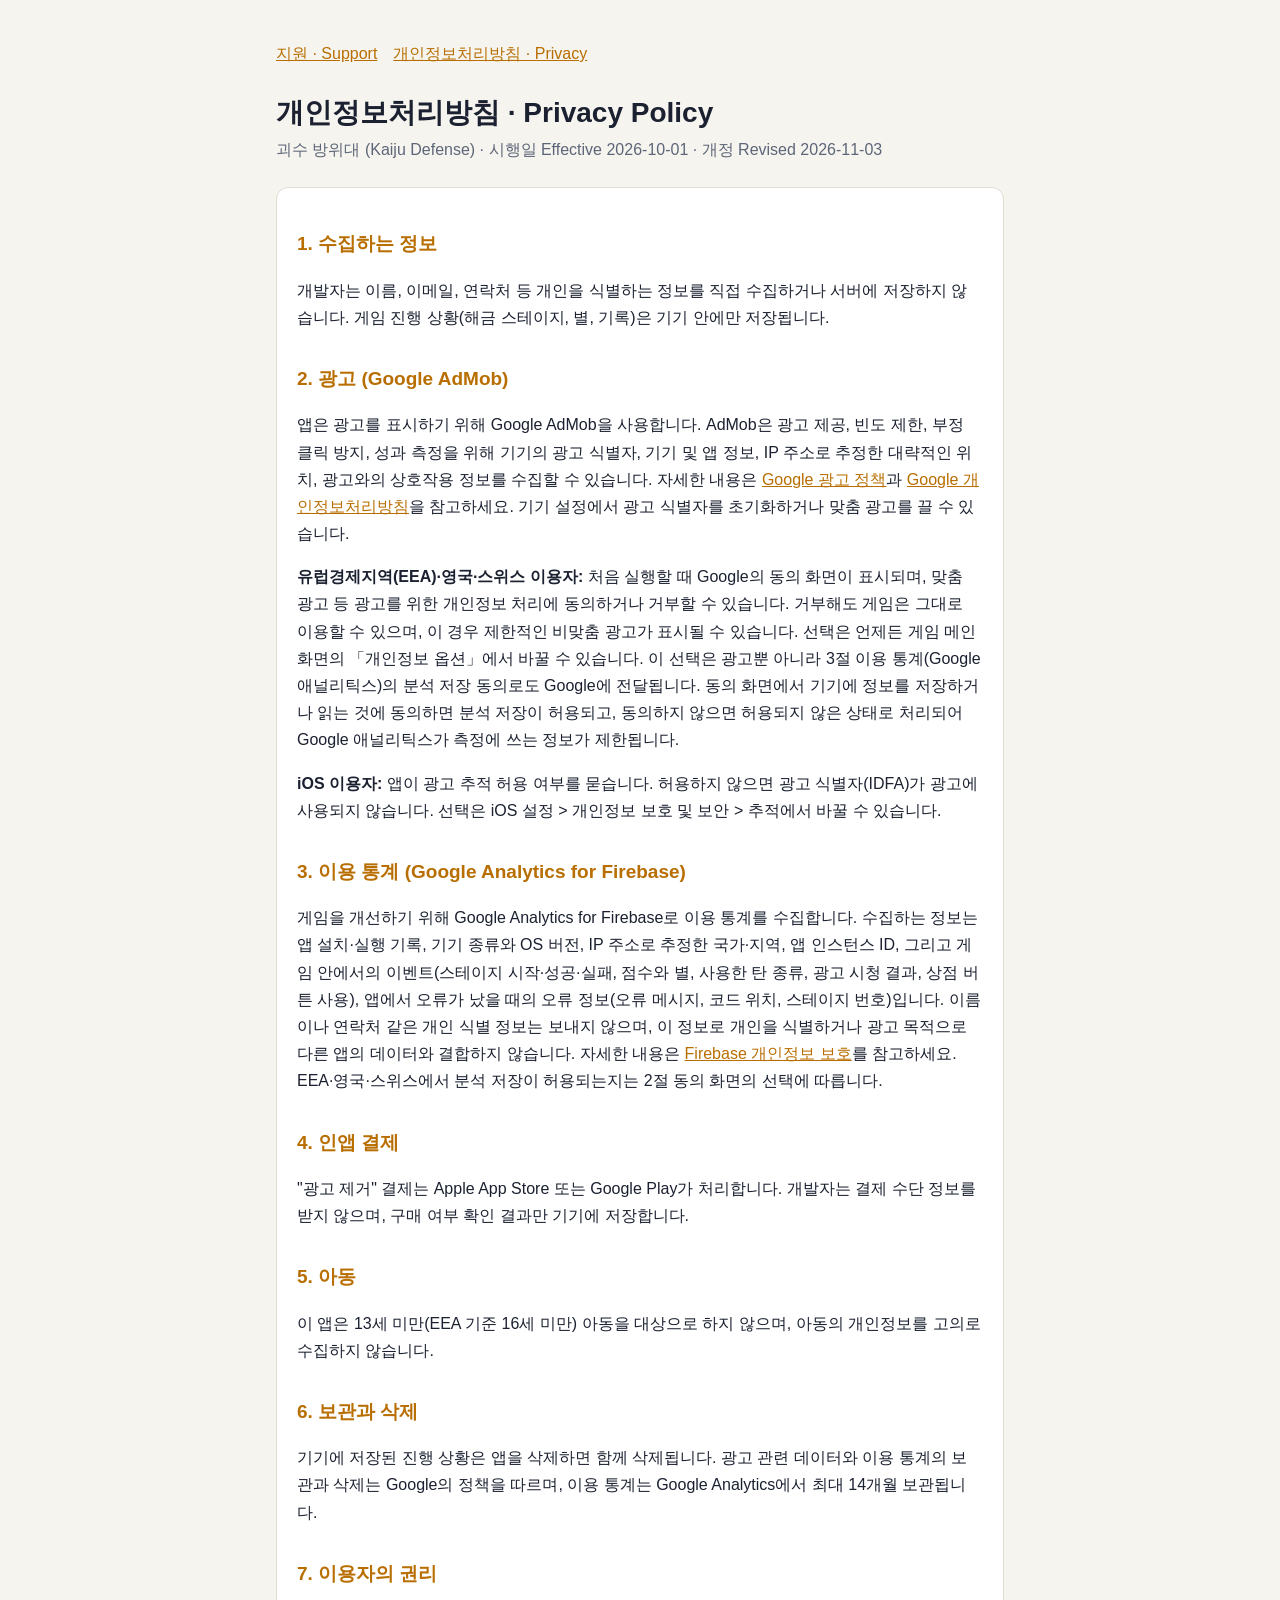
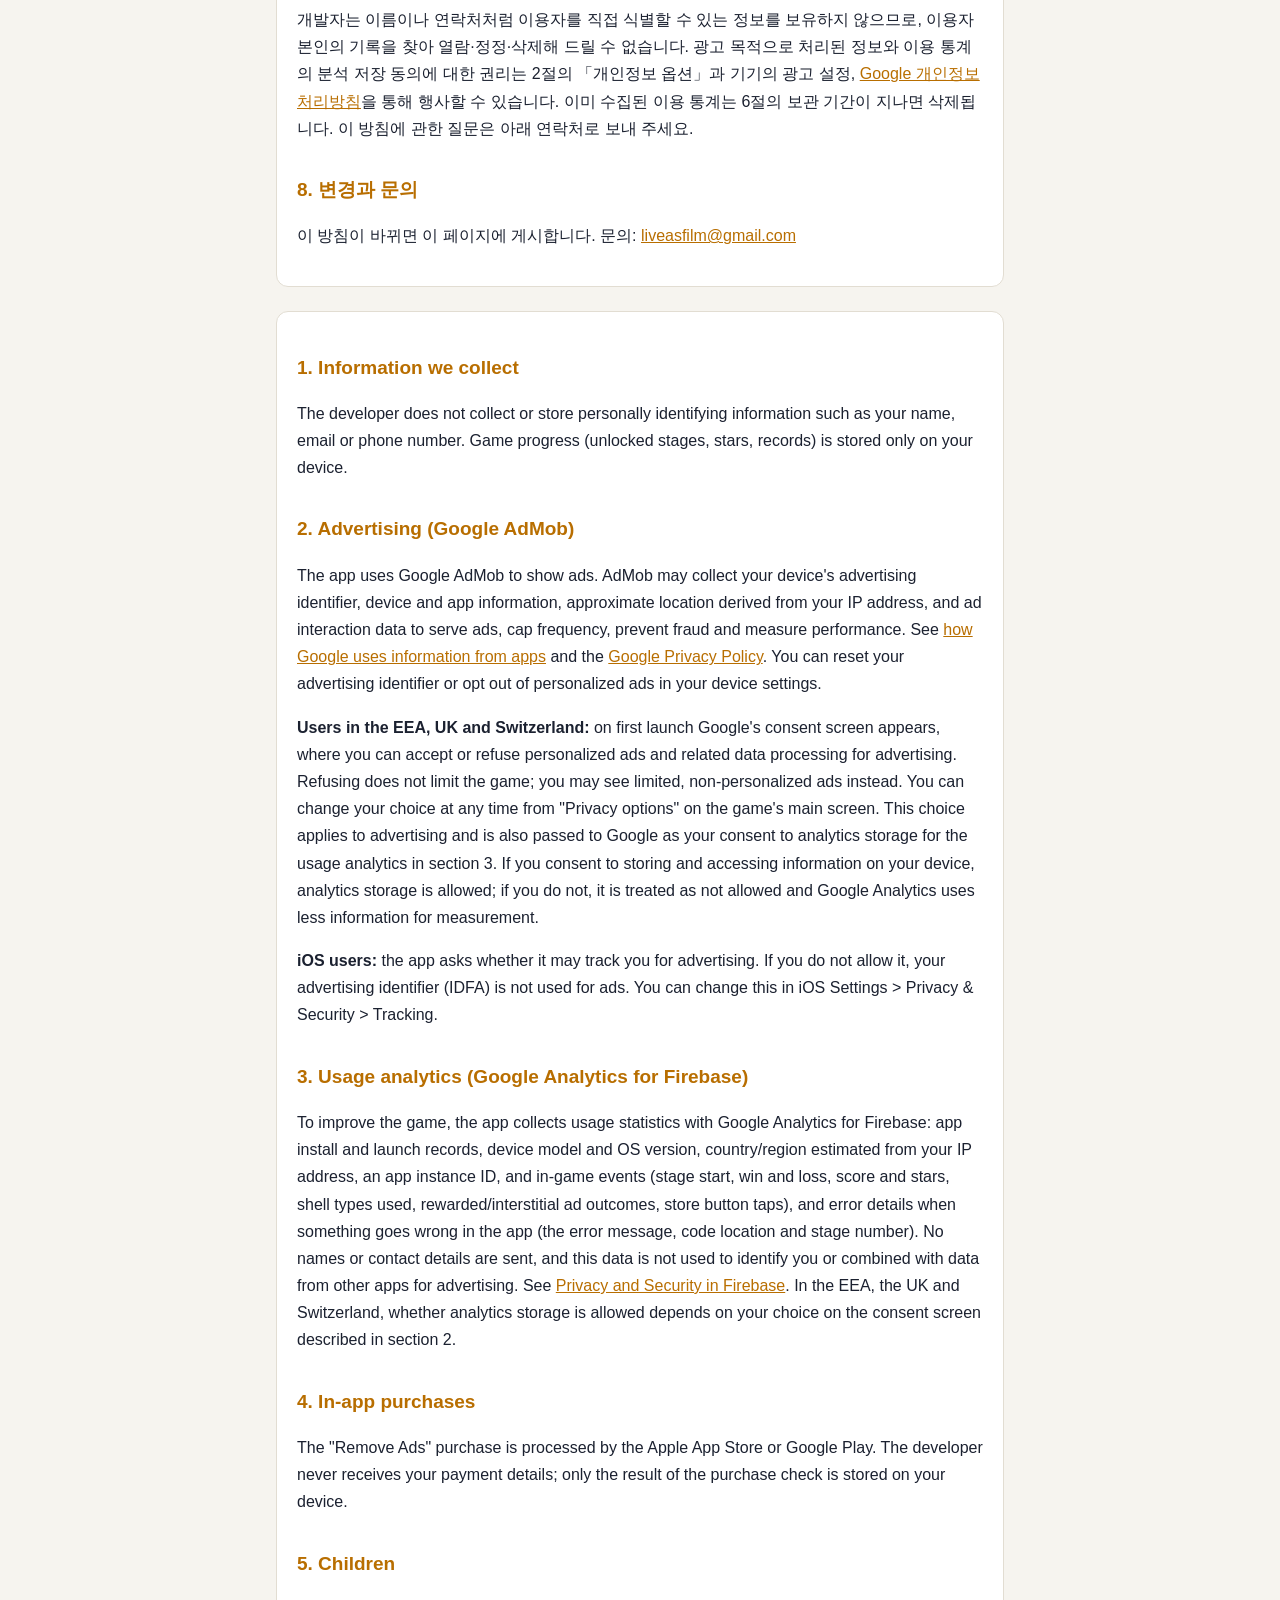
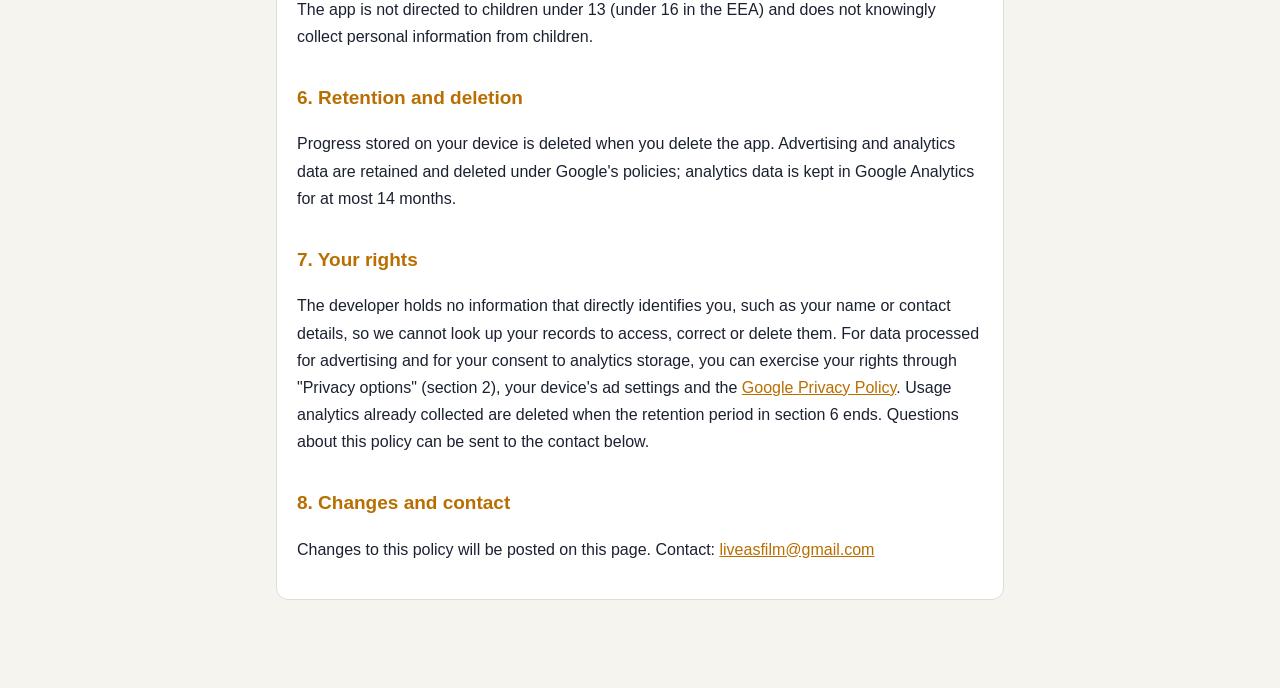
==== commit 957907f9: "Say the EEA consent choice also covers analytics storage AdMob consent mode now passes the consent f" ====
--- a/privacy.html
+++ b/privacy.html
@@ -1,24 +1,24 @@
 <!doctype html><html lang="ko"><head><meta charset="utf-8"><meta name="viewport" content="width=device-width,initial-scale=1"><title>괴수 방위대 개인정보처리방침</title><link rel="stylesheet" href="style.css"></head><body><main>
 <nav><a href="index.html">지원 · Support</a><a href="privacy.html">개인정보처리방침 · Privacy</a></nav>
-<h1>개인정보처리방침 · Privacy Policy</h1><p class="sub">괴수 방위대 (Kaiju Defense) · 시행일 Effective 2026-10-01 · 개정 Revised 2026-11-01</p>
+<h1>개인정보처리방침 · Privacy Policy</h1><p class="sub">괴수 방위대 (Kaiju Defense) · 시행일 Effective 2026-10-01 · 개정 Revised 2026-11-03</p>
 <section lang="ko"><h2>1. 수집하는 정보</h2><p>개발자는 이름, 이메일, 연락처 등 개인을 식별하는 정보를 직접 수집하거나 서버에 저장하지 않습니다. 게임 진행 상황(해금 스테이지, 별, 기록)은 기기 안에만 저장됩니다.</p>
 <h2>2. 광고 (Google AdMob)</h2><p>앱은 광고를 표시하기 위해 Google AdMob을 사용합니다. AdMob은 광고 제공, 빈도 제한, 부정 클릭 방지, 성과 측정을 위해 기기의 광고 식별자, 기기 및 앱 정보, IP 주소로 추정한 대략적인 위치, 광고와의 상호작용 정보를 수집할 수 있습니다. 자세한 내용은 <a href="https://policies.google.com/technologies/ads">Google 광고 정책</a>과 <a href="https://policies.google.com/privacy">Google 개인정보처리방침</a>을 참고하세요. 기기 설정에서 광고 식별자를 초기화하거나 맞춤 광고를 끌 수 있습니다.</p>
-<p><strong>유럽경제지역(EEA)·영국·스위스 이용자:</strong> 처음 실행할 때 Google의 동의 화면이 표시되며, 맞춤 광고 등 광고를 위한 개인정보 처리에 동의하거나 거부할 수 있습니다. 거부해도 게임은 그대로 이용할 수 있으며, 이 경우 제한적인 비맞춤 광고가 표시될 수 있습니다. 선택은 언제든 게임 메인 화면의 「개인정보 옵션」에서 바꿀 수 있습니다. 이 선택은 광고에만 적용되며, 3절의 이용 통계에는 적용되지 않습니다.</p>
+<p><strong>유럽경제지역(EEA)·영국·스위스 이용자:</strong> 처음 실행할 때 Google의 동의 화면이 표시되며, 맞춤 광고 등 광고를 위한 개인정보 처리에 동의하거나 거부할 수 있습니다. 거부해도 게임은 그대로 이용할 수 있으며, 이 경우 제한적인 비맞춤 광고가 표시될 수 있습니다. 선택은 언제든 게임 메인 화면의 「개인정보 옵션」에서 바꿀 수 있습니다. 이 선택은 광고뿐 아니라 3절 이용 통계(Google 애널리틱스)의 분석 저장 동의로도 Google에 전달됩니다. 동의 화면에서 기기에 정보를 저장하거나 읽는 것에 동의하면 분석 저장이 허용되고, 동의하지 않으면 허용되지 않은 상태로 처리되어 Google 애널리틱스가 측정에 쓰는 정보가 제한됩니다.</p>
 <p><strong>iOS 이용자:</strong> 앱이 광고 추적 허용 여부를 묻습니다. 허용하지 않으면 광고 식별자(IDFA)가 광고에 사용되지 않습니다. 선택은 iOS 설정 &gt; 개인정보 보호 및 보안 &gt; 추적에서 바꿀 수 있습니다.</p>
-<h2>3. 이용 통계 (Google Analytics for Firebase)</h2><p>게임을 개선하기 위해 Google Analytics for Firebase로 이용 통계를 수집합니다. 수집하는 정보는 앱 설치·실행 기록, 기기 종류와 OS 버전, IP 주소로 추정한 국가·지역, 앱 인스턴스 ID, 그리고 게임 안에서의 이벤트(스테이지 시작·성공·실패, 점수와 별, 사용한 탄 종류, 광고 시청 결과, 상점 버튼 사용), 앱에서 오류가 났을 때의 오류 정보(오류 메시지, 코드 위치, 스테이지 번호)입니다. 이름이나 연락처 같은 개인 식별 정보는 보내지 않으며, 이 정보로 개인을 식별하거나 광고 목적으로 다른 앱의 데이터와 결합하지 않습니다. 자세한 내용은 <a href="https://firebase.google.com/support/privacy">Firebase 개인정보 보호</a>를 참고하세요.</p>
+<h2>3. 이용 통계 (Google Analytics for Firebase)</h2><p>게임을 개선하기 위해 Google Analytics for Firebase로 이용 통계를 수집합니다. 수집하는 정보는 앱 설치·실행 기록, 기기 종류와 OS 버전, IP 주소로 추정한 국가·지역, 앱 인스턴스 ID, 그리고 게임 안에서의 이벤트(스테이지 시작·성공·실패, 점수와 별, 사용한 탄 종류, 광고 시청 결과, 상점 버튼 사용), 앱에서 오류가 났을 때의 오류 정보(오류 메시지, 코드 위치, 스테이지 번호)입니다. 이름이나 연락처 같은 개인 식별 정보는 보내지 않으며, 이 정보로 개인을 식별하거나 광고 목적으로 다른 앱의 데이터와 결합하지 않습니다. 자세한 내용은 <a href="https://firebase.google.com/support/privacy">Firebase 개인정보 보호</a>를 참고하세요. EEA·영국·스위스에서 분석 저장이 허용되는지는 2절 동의 화면의 선택에 따릅니다.</p>
 <h2>4. 인앱 결제</h2><p>"광고 제거" 결제는 Apple App Store 또는 Google Play가 처리합니다. 개발자는 결제 수단 정보를 받지 않으며, 구매 여부 확인 결과만 기기에 저장합니다.</p>
 <h2>5. 아동</h2><p>이 앱은 13세 미만(EEA 기준 16세 미만) 아동을 대상으로 하지 않으며, 아동의 개인정보를 고의로 수집하지 않습니다.</p>
 <h2>6. 보관과 삭제</h2><p>기기에 저장된 진행 상황은 앱을 삭제하면 함께 삭제됩니다. 광고 관련 데이터와 이용 통계의 보관과 삭제는 Google의 정책을 따르며, 이용 통계는 Google Analytics에서 최대 14개월 보관됩니다.</p>
-<h2>7. 이용자의 권리</h2><p>개발자는 이름이나 연락처처럼 이용자를 직접 식별할 수 있는 정보를 보유하지 않으므로, 이용자 본인의 기록을 찾아 열람·정정·삭제해 드릴 수 없습니다. 광고 목적으로 처리된 정보에 대한 권리는 2절의 「개인정보 옵션」과 기기의 광고 설정, <a href="https://policies.google.com/privacy">Google 개인정보처리방침</a>을 통해 행사할 수 있습니다. 이미 수집된 이용 통계는 6절의 보관 기간이 지나면 삭제됩니다. 이 방침에 관한 질문은 아래 연락처로 보내 주세요.</p>
+<h2>7. 이용자의 권리</h2><p>개발자는 이름이나 연락처처럼 이용자를 직접 식별할 수 있는 정보를 보유하지 않으므로, 이용자 본인의 기록을 찾아 열람·정정·삭제해 드릴 수 없습니다. 광고 목적으로 처리된 정보와 이용 통계의 분석 저장 동의에 대한 권리는 2절의 「개인정보 옵션」과 기기의 광고 설정, <a href="https://policies.google.com/privacy">Google 개인정보처리방침</a>을 통해 행사할 수 있습니다. 이미 수집된 이용 통계는 6절의 보관 기간이 지나면 삭제됩니다. 이 방침에 관한 질문은 아래 연락처로 보내 주세요.</p>
 <h2>8. 변경과 문의</h2><p>이 방침이 바뀌면 이 페이지에 게시합니다. 문의: <a href="mailto:liveasfilm@gmail.com">liveasfilm@gmail.com</a></p></section>
 <section lang="en"><h2>1. Information we collect</h2><p>The developer does not collect or store personally identifying information such as your name, email or phone number. Game progress (unlocked stages, stars, records) is stored only on your device.</p>
 <h2>2. Advertising (Google AdMob)</h2><p>The app uses Google AdMob to show ads. AdMob may collect your device's advertising identifier, device and app information, approximate location derived from your IP address, and ad interaction data to serve ads, cap frequency, prevent fraud and measure performance. See <a href="https://policies.google.com/technologies/ads">how Google uses information from apps</a> and the <a href="https://policies.google.com/privacy">Google Privacy Policy</a>. You can reset your advertising identifier or opt out of personalized ads in your device settings.</p>
-<p><strong>Users in the EEA, UK and Switzerland:</strong> on first launch Google's consent screen appears, where you can accept or refuse personalized ads and related data processing for advertising. Refusing does not limit the game; you may see limited, non-personalized ads instead. You can change your choice at any time from "Privacy options" on the game's main screen. This choice applies to advertising only, not to the usage analytics in section 3.</p>
+<p><strong>Users in the EEA, UK and Switzerland:</strong> on first launch Google's consent screen appears, where you can accept or refuse personalized ads and related data processing for advertising. Refusing does not limit the game; you may see limited, non-personalized ads instead. You can change your choice at any time from "Privacy options" on the game's main screen. This choice applies to advertising and is also passed to Google as your consent to analytics storage for the usage analytics in section 3. If you consent to storing and accessing information on your device, analytics storage is allowed; if you do not, it is treated as not allowed and Google Analytics uses less information for measurement.</p>
 <p><strong>iOS users:</strong> the app asks whether it may track you for advertising. If you do not allow it, your advertising identifier (IDFA) is not used for ads. You can change this in iOS Settings &gt; Privacy &amp; Security &gt; Tracking.</p>
-<h2>3. Usage analytics (Google Analytics for Firebase)</h2><p>To improve the game, the app collects usage statistics with Google Analytics for Firebase: app install and launch records, device model and OS version, country/region estimated from your IP address, an app instance ID, and in-game events (stage start, win and loss, score and stars, shell types used, rewarded/interstitial ad outcomes, store button taps), and error details when something goes wrong in the app (the error message, code location and stage number). No names or contact details are sent, and this data is not used to identify you or combined with data from other apps for advertising. See <a href="https://firebase.google.com/support/privacy">Privacy and Security in Firebase</a>.</p>
+<h2>3. Usage analytics (Google Analytics for Firebase)</h2><p>To improve the game, the app collects usage statistics with Google Analytics for Firebase: app install and launch records, device model and OS version, country/region estimated from your IP address, an app instance ID, and in-game events (stage start, win and loss, score and stars, shell types used, rewarded/interstitial ad outcomes, store button taps), and error details when something goes wrong in the app (the error message, code location and stage number). No names or contact details are sent, and this data is not used to identify you or combined with data from other apps for advertising. See <a href="https://firebase.google.com/support/privacy">Privacy and Security in Firebase</a>. In the EEA, the UK and Switzerland, whether analytics storage is allowed depends on your choice on the consent screen described in section 2.</p>
 <h2>4. In-app purchases</h2><p>The "Remove Ads" purchase is processed by the Apple App Store or Google Play. The developer never receives your payment details; only the result of the purchase check is stored on your device.</p>
 <h2>5. Children</h2><p>The app is not directed to children under 13 (under 16 in the EEA) and does not knowingly collect personal information from children.</p>
 <h2>6. Retention and deletion</h2><p>Progress stored on your device is deleted when you delete the app. Advertising and analytics data are retained and deleted under Google's policies; analytics data is kept in Google Analytics for at most 14 months.</p>
-<h2>7. Your rights</h2><p>The developer holds no information that directly identifies you, such as your name or contact details, so we cannot look up your records to access, correct or delete them. For data processed for advertising, you can exercise your rights through "Privacy options" (section 2), your device's ad settings and the <a href="https://policies.google.com/privacy">Google Privacy Policy</a>. Usage analytics already collected are deleted when the retention period in section 6 ends. Questions about this policy can be sent to the contact below.</p>
+<h2>7. Your rights</h2><p>The developer holds no information that directly identifies you, such as your name or contact details, so we cannot look up your records to access, correct or delete them. For data processed for advertising and for your consent to analytics storage, you can exercise your rights through "Privacy options" (section 2), your device's ad settings and the <a href="https://policies.google.com/privacy">Google Privacy Policy</a>. Usage analytics already collected are deleted when the retention period in section 6 ends. Questions about this policy can be sent to the contact below.</p>
 <h2>8. Changes and contact</h2><p>Changes to this policy will be posted on this page. Contact: <a href="mailto:liveasfilm@gmail.com">liveasfilm@gmail.com</a></p></section>
 </main></body></html>
